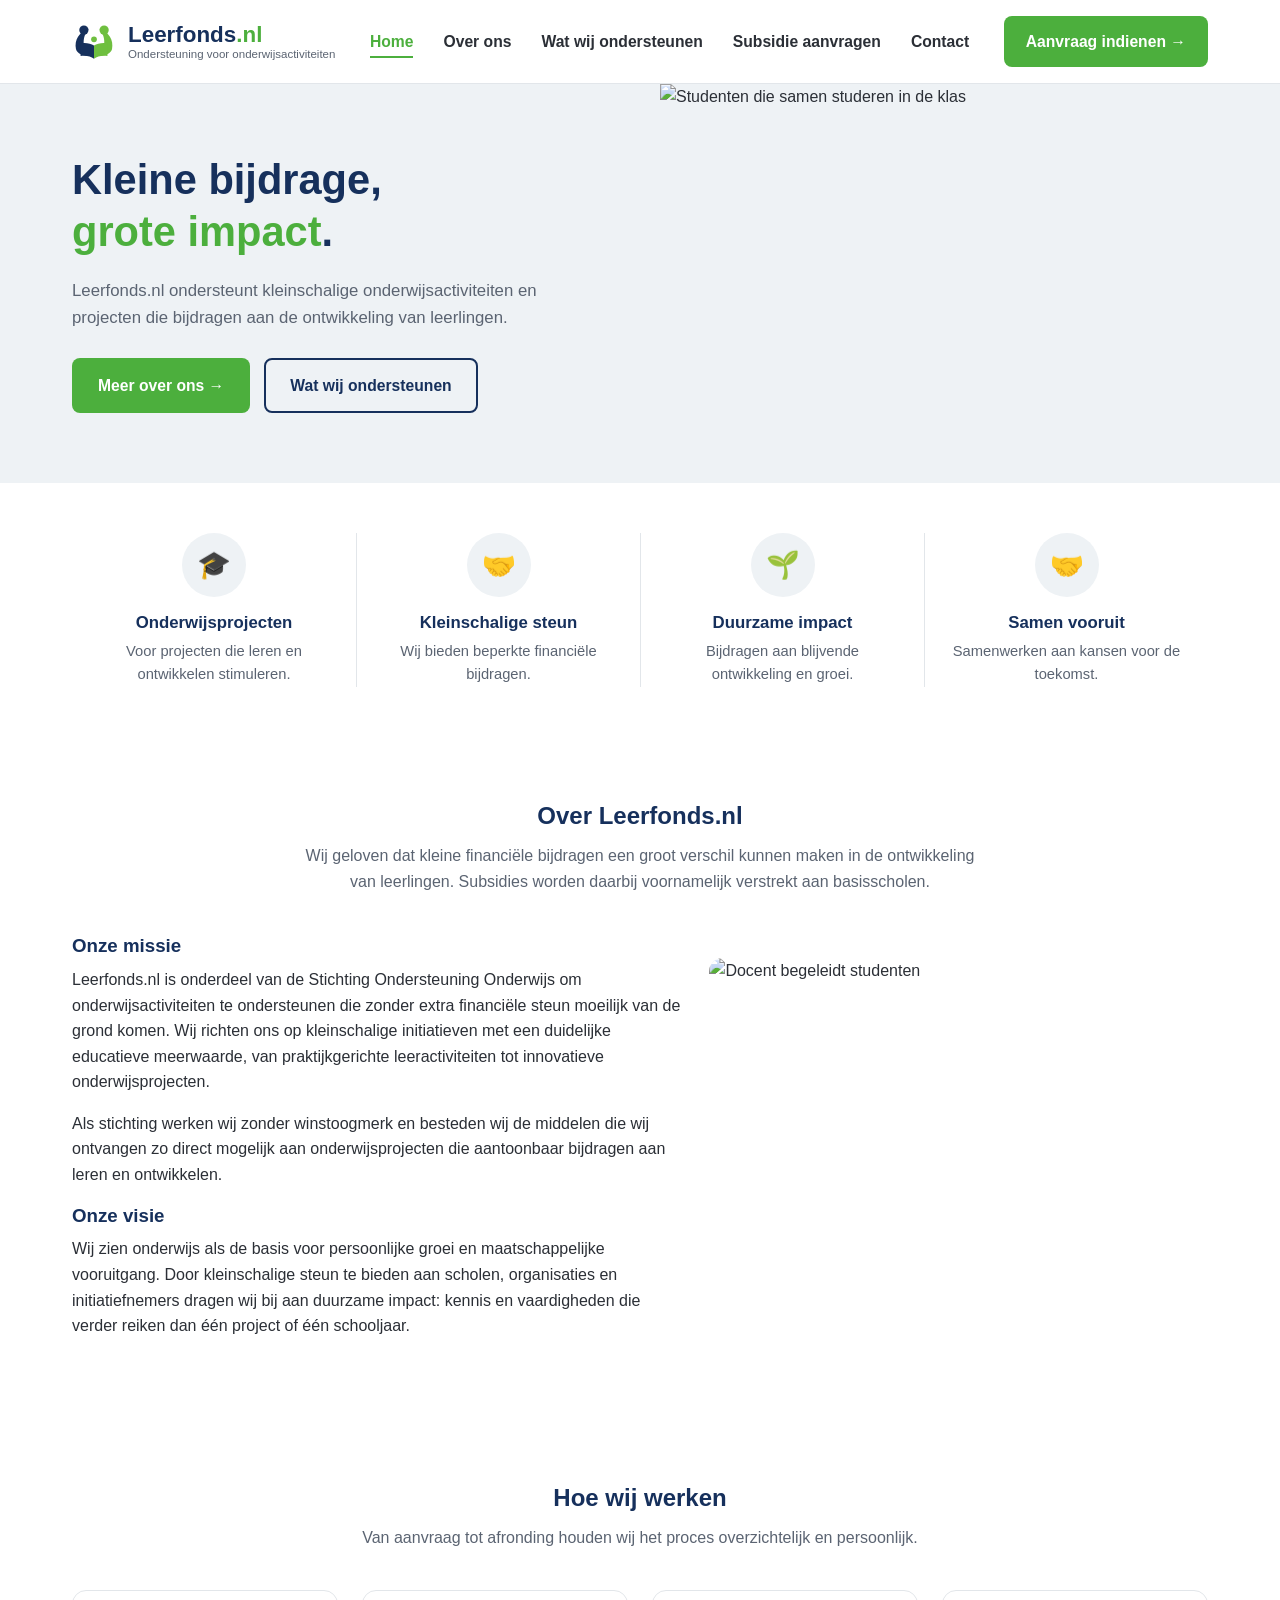
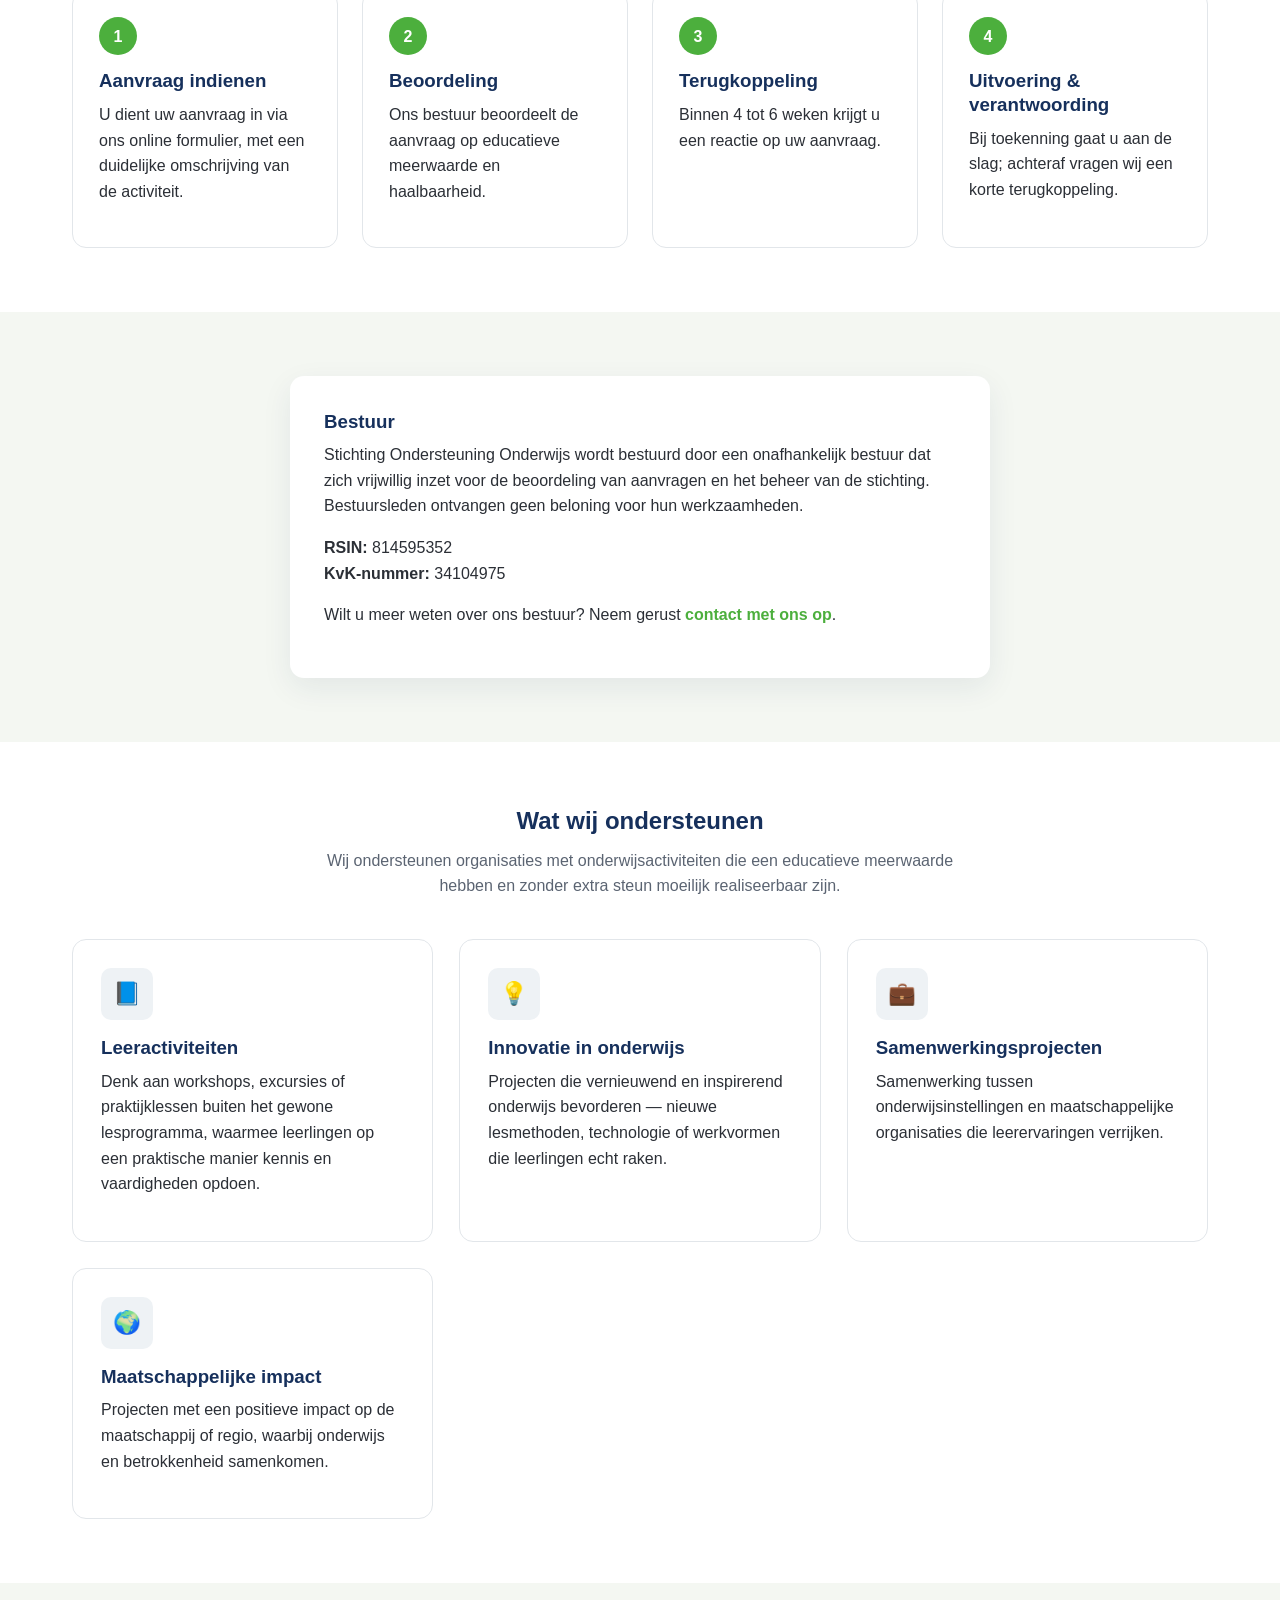
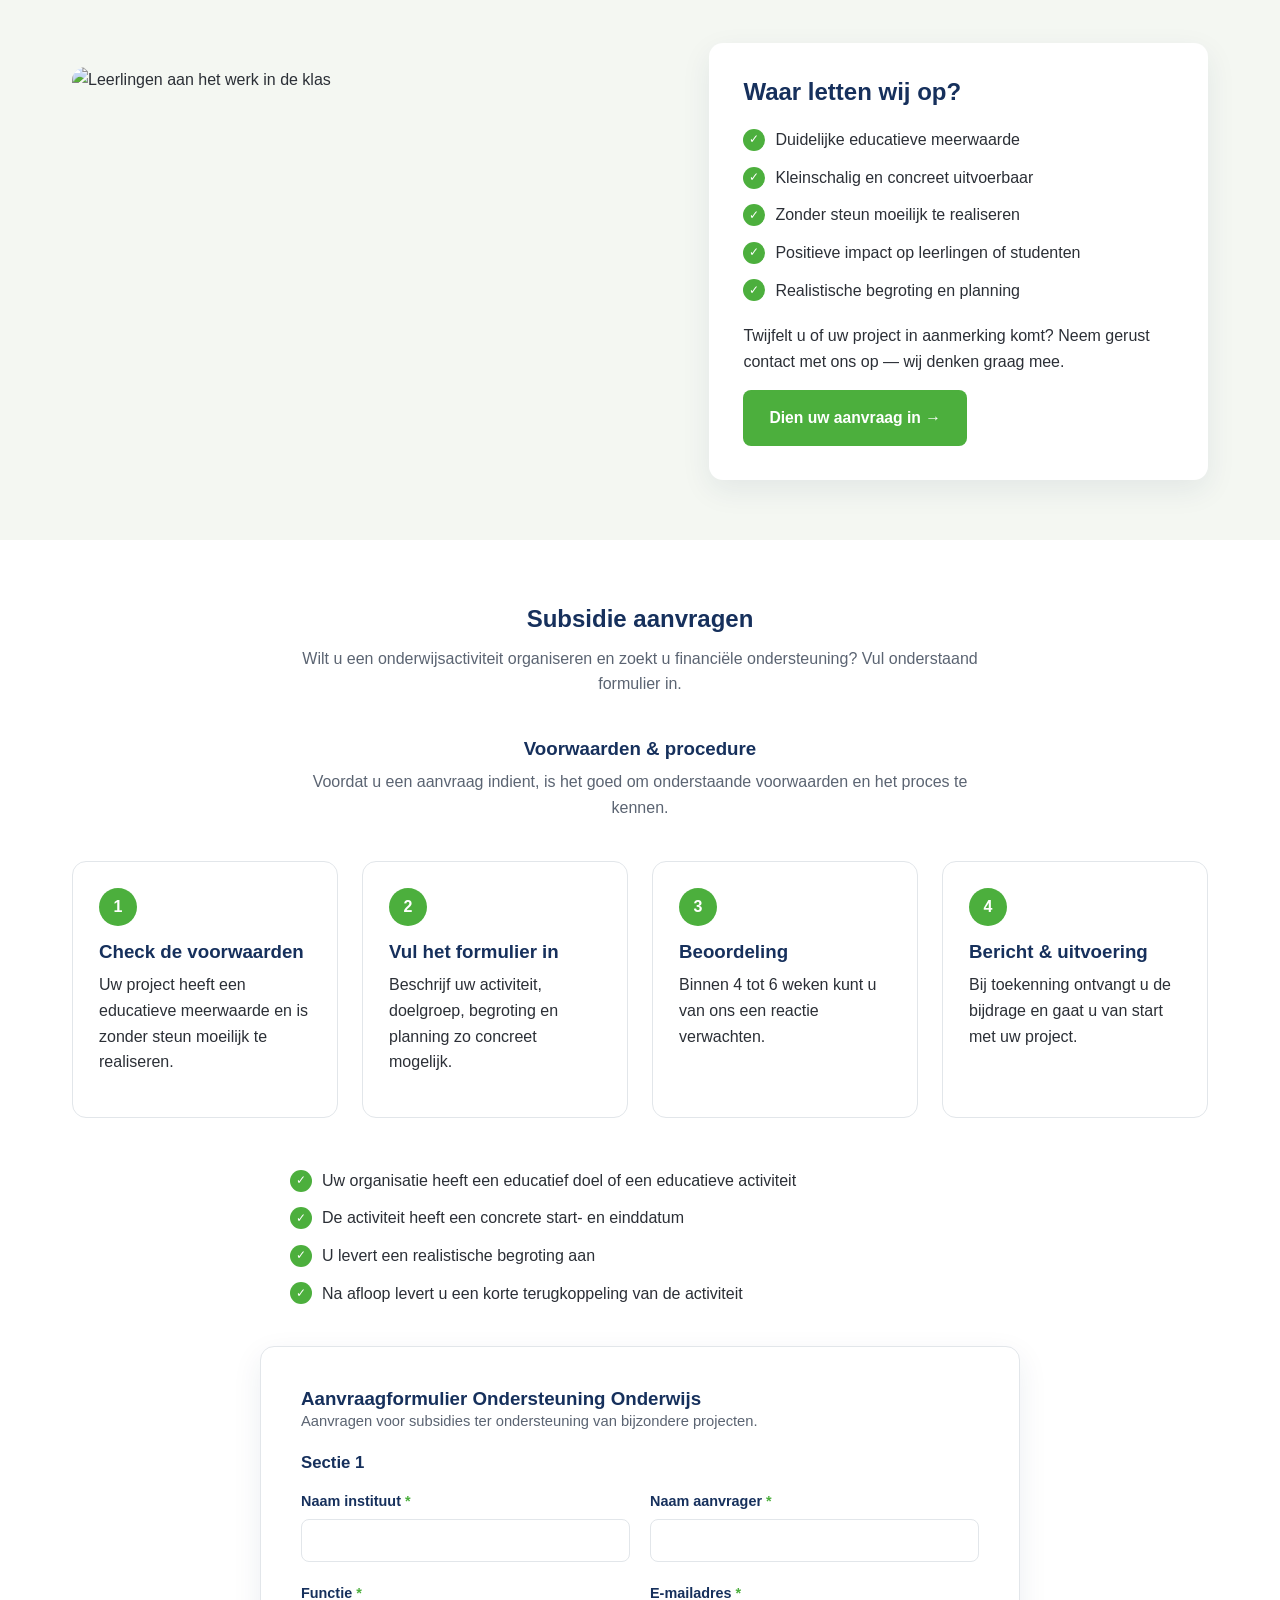
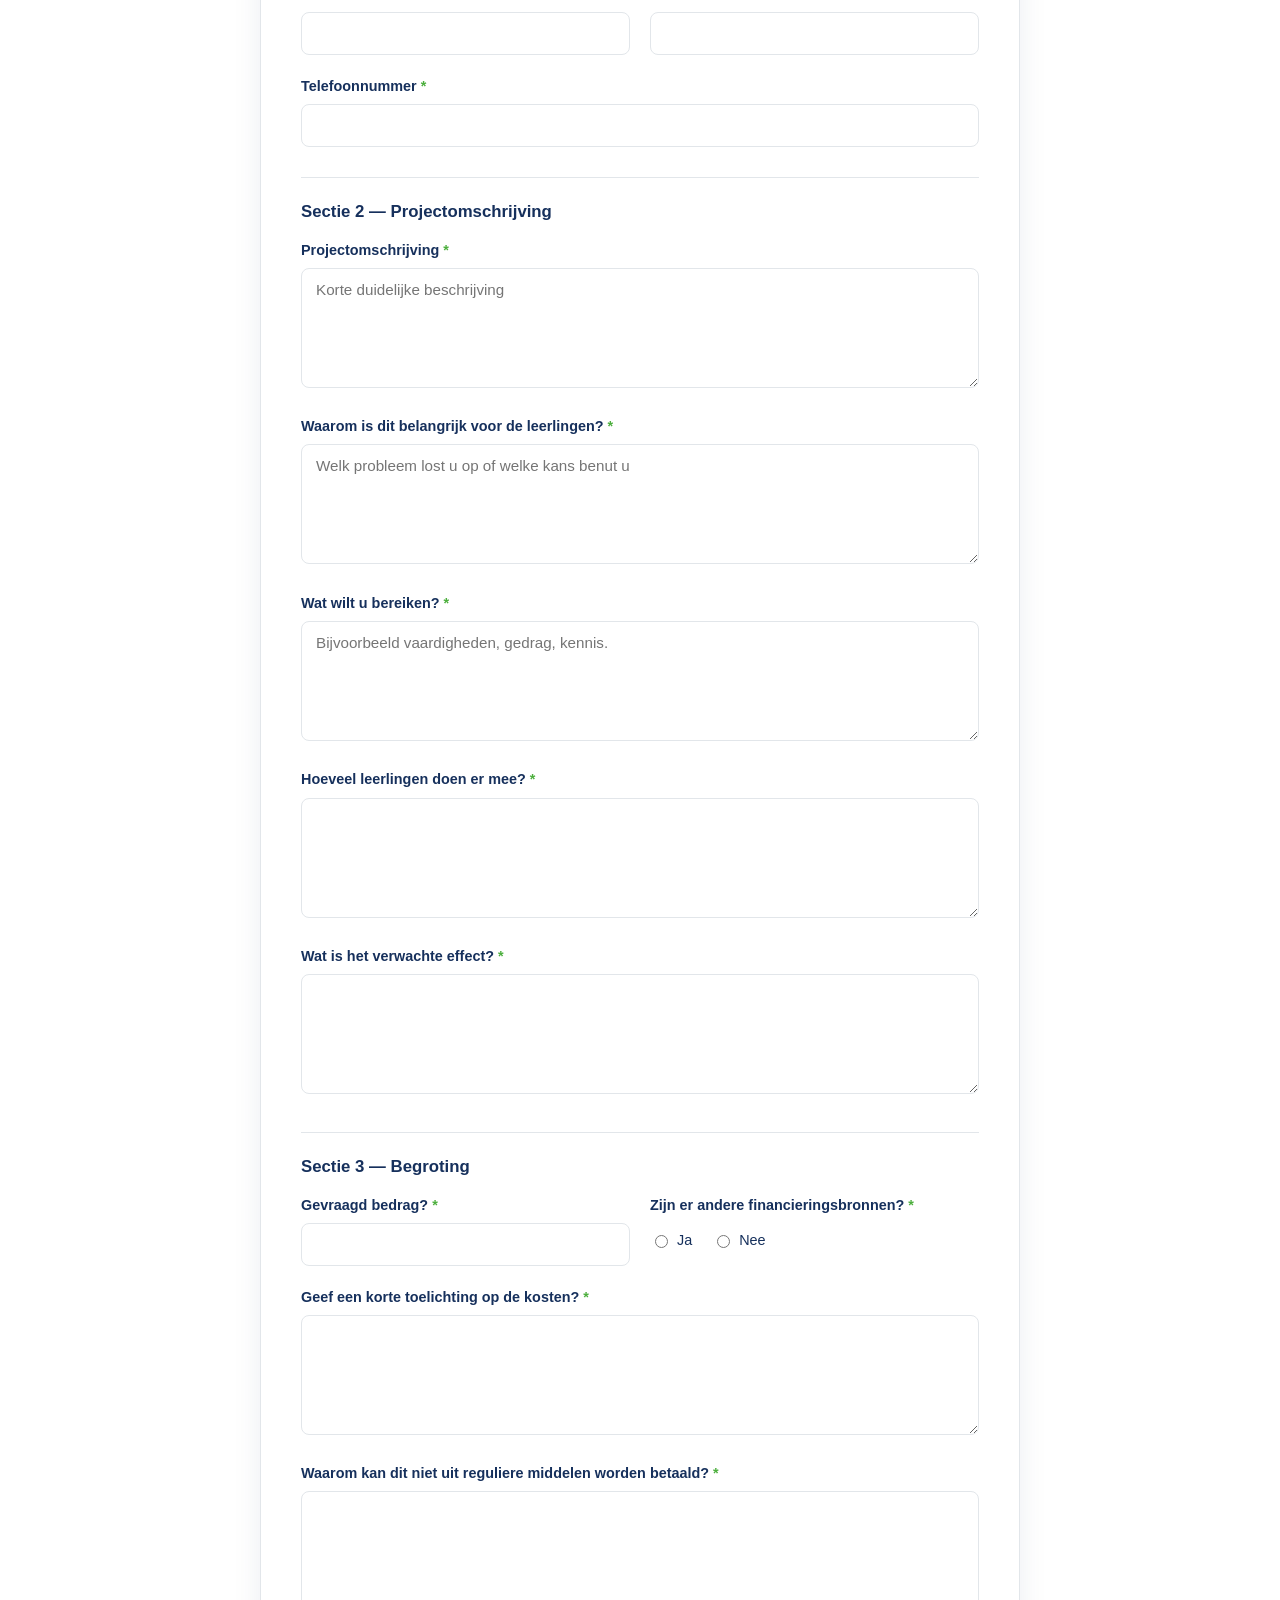
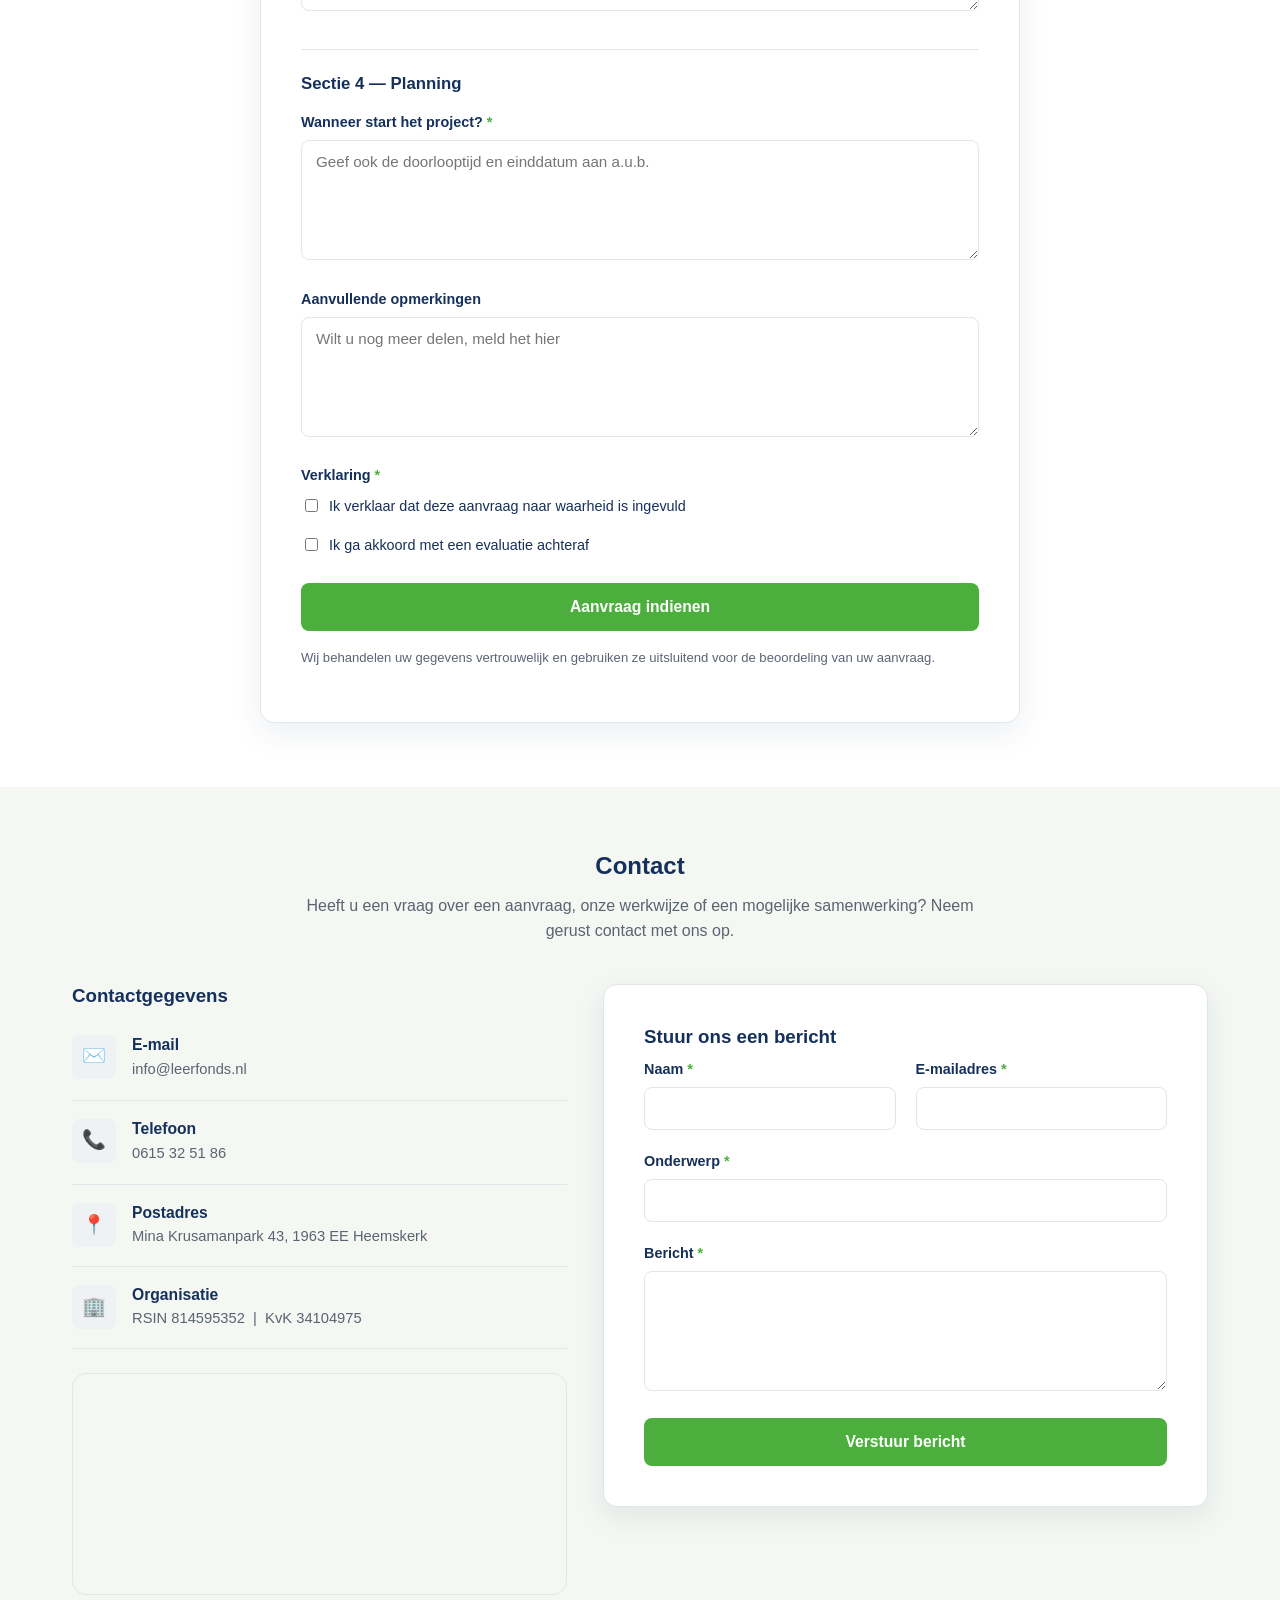
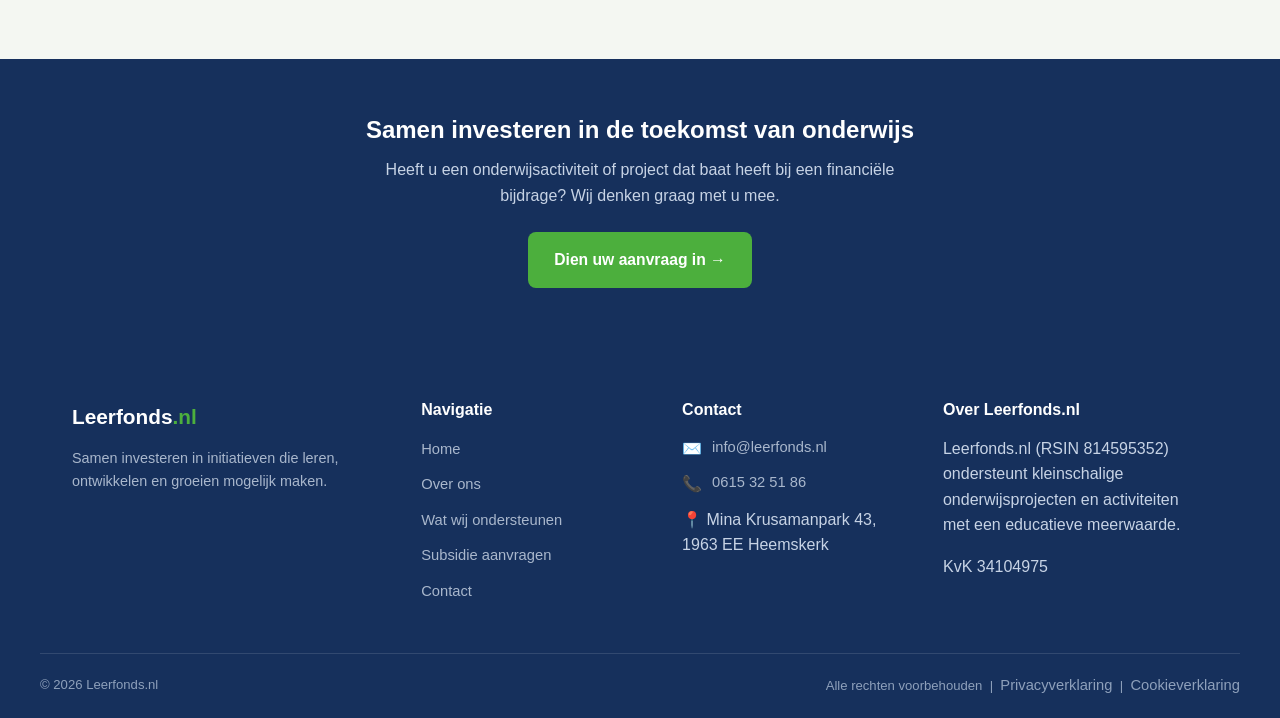
==== index.html @ a48fd116 "Add files via upload" ====
<!DOCTYPE html>
<html lang="nl">
<head>
<meta charset="UTF-8">
<meta name="viewport" content="width=device-width, initial-scale=1.0">
<title>Leerfonds.nl — Ondersteuning voor onderwijsactiviteiten</title>
<meta name="description" content="Leerfonds.nl ondersteunt kleinschalige onderwijsactiviteiten en projecten die bijdragen aan de ontwikkeling van leerlingen.">
<link rel="icon" href="logo.svg" type="image/svg+xml">
<link rel="stylesheet" href="style.css">
</head>
<body>
<a class="skip-link" href="#main">Ga naar inhoud</a>

<header class="site-header">
  <div class="header-inner">
    <a class="logo" href="#home">
      <img src="logo.svg" alt="Leerfonds.nl logo" width="44" height="44">
      <span class="logo-text">
        <span class="brand">Leerfonds<span>.nl</span></span>
        <span class="tagline">Ondersteuning voor onderwijsactiviteiten</span>
      </span>
    </a>
    <nav class="main-nav" aria-label="Hoofdmenu">
      <ul>
        <li><a href="#home">Home</a></li>
        <li><a href="#over-ons">Over ons</a></li>
        <li><a href="#wat-wij-ondersteunen">Wat wij ondersteunen</a></li>
        <li><a href="#subsidie-aanvragen">Subsidie aanvragen</a></li>
        <li><a href="#contact">Contact</a></li>
      </ul>
    </nav>
    <div class="header-cta">
      <a class="btn btn-header" href="#aanvraagformulier">Aanvraag indienen →</a>
      <button class="nav-toggle" aria-label="Menu openen" aria-expanded="false">☰</button>
    </div>
  </div>
</header>

<main id="main">

  <!-- ===================== HOME ===================== -->
  <section id="home" class="hero">
    <div class="hero-inner">
      <div class="hero-content">
        <h1>Kleine bijdrage,<br><span class="green">grote impact</span>.</h1>
        <p>Leerfonds.nl ondersteunt kleinschalige onderwijsactiviteiten en projecten die bijdragen aan de ontwikkeling van leerlingen.</p>
        <div class="hero-actions">
          <a class="btn btn-primary" href="#over-ons">Meer over ons →</a>
          <a class="btn btn-outline" href="#wat-wij-ondersteunen">Wat wij ondersteunen</a>
        </div>
      </div>
      <div class="hero-image">
        <img src="https://images.unsplash.com/photo-1522202176988-66273c2fd55f?auto=format&fit=crop&w=900&q=80" alt="Studenten die samen studeren in de klas">
      </div>
    </div>
  </section>

  <!-- Feature strip -->
  <section class="feature-strip">
    <div class="container feature-grid">
      <div class="feature-item">
        <div class="feature-icon">🎓</div>
        <h3>Onderwijsprojecten</h3>
        <p>Voor projecten die leren en ontwikkelen stimuleren.</p>
      </div>
      <div class="feature-item">
        <div class="feature-icon">🤝</div>
        <h3>Kleinschalige steun</h3>
        <p>Wij bieden beperkte financiële bijdragen.</p>
      </div>
      <div class="feature-item">
        <div class="feature-icon">🌱</div>
        <h3>Duurzame impact</h3>
        <p>Bijdragen aan blijvende ontwikkeling en groei.</p>
      </div>
      <div class="feature-item">
        <div class="feature-icon">🤝</div>
        <h3>Samen vooruit</h3>
        <p>Samenwerken aan kansen voor de toekomst.</p>
      </div>
    </div>
  </section>

  <!-- ===================== OVER ONS ===================== -->
  <section id="over-ons" class="section">
    <div class="section-header">
      <h2>Over Leerfonds.nl</h2>
      <p>Wij geloven dat kleine financiële bijdragen een groot verschil kunnen maken in de ontwikkeling van leerlingen. Subsidies worden daarbij voornamelijk verstrekt aan basisscholen.</p>
    </div>
    <div class="container split-grid">
      <div>
        <h3>Onze missie</h3>
        <p>Leerfonds.nl is onderdeel van de Stichting Ondersteuning Onderwijs om onderwijsactiviteiten te ondersteunen die zonder extra financiële steun moeilijk van de grond komen. Wij richten ons op kleinschalige initiatieven met een duidelijke educatieve meerwaarde, van praktijkgerichte leeractiviteiten tot innovatieve onderwijsprojecten.</p>
        <p>Als stichting werken wij zonder winstoogmerk en besteden wij de middelen die wij ontvangen zo direct mogelijk aan onderwijsprojecten die aantoonbaar bijdragen aan leren en ontwikkelen.</p>
        <h3>Onze visie</h3>
        <p>Wij zien onderwijs als de basis voor persoonlijke groei en maatschappelijke vooruitgang. Door kleinschalige steun te bieden aan scholen, organisaties en initiatiefnemers dragen wij bij aan duurzame impact: kennis en vaardigheden die verder reiken dan één project of één schooljaar.</p>
      </div>
      <div class="card-image">
        <img src="https://images.unsplash.com/photo-1509062522246-3755977927d7?auto=format&fit=crop&w=800&q=1000" alt="Docent begeleidt studenten">
      </div>
    </div>
  </section>

  <section class="section">
    <div class="section-header">
      <h2>Hoe wij werken</h2>
      <p>Van aanvraag tot afronding houden wij het proces overzichtelijk en persoonlijk.</p>
    </div>
    <div class="container">
      <div class="timeline">
        <div class="timeline-step">
          <div class="num">1</div>
          <h3>Aanvraag indienen</h3>
          <p>U dient uw aanvraag in via ons online formulier, met een duidelijke omschrijving van de activiteit.</p>
        </div>
        <div class="timeline-step">
          <div class="num">2</div>
          <h3>Beoordeling</h3>
          <p>Ons bestuur beoordeelt de aanvraag op educatieve meerwaarde en haalbaarheid.</p>
        </div>
        <div class="timeline-step">
          <div class="num">3</div>
          <h3>Terugkoppeling</h3>
          <p>Binnen 4 tot 6 weken krijgt u een reactie op uw aanvraag.</p>
        </div>
        <div class="timeline-step">
          <div class="num">4</div>
          <h3>Uitvoering &amp; verantwoording</h3>
          <p>Bij toekenning gaat u aan de slag; achteraf vragen wij een korte terugkoppeling.</p>
        </div>
      </div>
    </div>
  </section>

  <section class="section" style="background:var(--bg-soft);">
    <div class="container">
      <div class="card" style="max-width:700px; margin:0 auto;">
        <h3 class="mt-0">Bestuur</h3>
        <p>Stichting Ondersteuning Onderwijs wordt bestuurd door een onafhankelijk bestuur dat zich vrijwillig inzet voor de beoordeling van aanvragen en het beheer van de stichting. Bestuursleden ontvangen geen beloning voor hun werkzaamheden.</p>
        <p><strong>RSIN:</strong> 814595352<br>
        <strong>KvK-nummer:</strong> 34104975</p>
        <p>Wilt u meer weten over ons bestuur? Neem gerust <a href="#contact" style="color:var(--green); font-weight:600;">contact met ons op</a>.</p>
      </div>
    </div>
  </section>

  <!-- ===================== WAT WIJ ONDERSTEUNEN ===================== -->
  <section id="wat-wij-ondersteunen" class="section">
    <div class="section-header">
      <h2>Wat wij ondersteunen</h2>
      <p>Wij ondersteunen organisaties met onderwijsactiviteiten die een educatieve meerwaarde hebben en zonder extra steun moeilijk realiseerbaar zijn.</p>
    </div>
    <div class="container content-grid">

      <div class="info-card">
        <div class="icon">📘</div>
        <h3>Leeractiviteiten</h3>
        <p>Denk aan workshops, excursies of praktijklessen buiten het gewone lesprogramma, waarmee leerlingen op een praktische manier kennis en vaardigheden opdoen.</p>
      </div>

      <div class="info-card">
        <div class="icon">💡</div>
        <h3>Innovatie in onderwijs</h3>
        <p>Projecten die vernieuwend en inspirerend onderwijs bevorderen — nieuwe lesmethoden, technologie of werkvormen die leerlingen echt raken.</p>
      </div>

      <div class="info-card">
        <div class="icon">💼</div>
        <h3>Samenwerkingsprojecten</h3>
        <p>Samenwerking tussen onderwijsinstellingen en maatschappelijke organisaties die leerervaringen verrijken.</p>
      </div>

      <div class="info-card">
        <div class="icon">🌍</div>
        <h3>Maatschappelijke impact</h3>
        <p>Projecten met een positieve impact op de maatschappij of regio, waarbij onderwijs en betrokkenheid samenkomen.</p>
      </div>

    </div>
  </section>

  <section class="split-section">
    <div class="container split-grid">
      <div class="card-image">
        <img src="https://images.unsplash.com/photo-1503676260728-1c00da094a0b?auto=format&fit=crop&w=900&q=80" alt="Leerlingen aan het werk in de klas">
      </div>
      <div class="card">
        <h2>Waar letten wij op?</h2>
        <ul class="check-list">
          <li>Duidelijke educatieve meerwaarde</li>
          <li>Kleinschalig en concreet uitvoerbaar</li>
          <li>Zonder steun moeilijk te realiseren</li>
          <li>Positieve impact op leerlingen of studenten</li>
          <li>Realistische begroting en planning</li>
        </ul>
        <p>Twijfelt u of uw project in aanmerking komt? Neem gerust contact met ons op — wij denken graag mee.</p>
        <a class="btn btn-primary" href="#aanvraagformulier">Dien uw aanvraag in →</a>
      </div>
    </div>
  </section>

  <!-- ===================== SUBSIDIE AANVRAGEN ===================== -->
  <section id="subsidie-aanvragen" class="section">
    <div class="section-header">
      <h2>Subsidie aanvragen</h2>
      <p>Wilt u een onderwijsactiviteit organiseren en zoekt u financiële ondersteuning? Vul onderstaand formulier in.</p>
    </div>

    <div id="voorwaarden" class="container">
      <div class="section-header">
        <h3>Voorwaarden &amp; procedure</h3>
        <p>Voordat u een aanvraag indient, is het goed om onderstaande voorwaarden en het proces te kennen.</p>
      </div>
      <div class="timeline">
        <div class="timeline-step">
          <div class="num">1</div>
          <h3>Check de voorwaarden</h3>
          <p>Uw project heeft een educatieve meerwaarde en is zonder steun moeilijk te realiseren.</p>
        </div>
        <div class="timeline-step">
          <div class="num">2</div>
          <h3>Vul het formulier in</h3>
          <p>Beschrijf uw activiteit, doelgroep, begroting en planning zo concreet mogelijk.</p>
        </div>
        <div class="timeline-step">
          <div class="num">3</div>
          <h3>Beoordeling</h3>
          <p>Binnen 4 tot 6 weken kunt u van ons een reactie verwachten.</p>
        </div>
        <div class="timeline-step">
          <div class="num">4</div>
          <h3>Bericht &amp; uitvoering</h3>
          <p>Bij toekenning ontvangt u de bijdrage en gaat u van start met uw project.</p>
        </div>
      </div>
    </div>

    <div class="container" style="margin-top:50px;">
      <ul class="check-list" style="max-width:700px; margin:0 auto 40px;">
        <li>Uw organisatie heeft een educatief doel of een educatieve activiteit</li>
        <li>De activiteit heeft een concrete start- en einddatum</li>
        <li>U levert een realistische begroting aan</li>
        <li>Na afloop levert u een korte terugkoppeling van de activiteit</li>
      </ul>

      <div id="aanvraagformulier"></div>
      <form id="subsidy-form" class="form-card" action="https://formsubmit.co/frankcastricum58@gmail.com" method="POST">
        <!-- FormSubmit configuratie -->
        <input type="hidden" name="_subject" value="Nieuwe subsidieaanvraag — Leerfonds.nl">
        <input type="hidden" name="_template" value="table">
        <input type="hidden" name="_captcha" value="false">
        <input type="text" name="_honey" style="display:none" tabindex="-1" autocomplete="off">

        <h3 class="mt-0">Aanvraagformulier Ondersteuning Onderwijs</h3>
        <p style="margin-top:-10px; color:var(--text-light); font-size:.92rem;">Aanvragen voor subsidies ter ondersteuning van bijzondere projecten.</p>

        <h4 class="form-section-title">Sectie 1</h4>

        <div class="form-row">
          <div class="form-group">
            <label for="instituut">Naam instituut <span class="required">*</span></label>
            <input type="text" id="instituut" name="Naam instituut" required>
          </div>
          <div class="form-group">
            <label for="aanvrager">Naam aanvrager <span class="required">*</span></label>
            <input type="text" id="aanvrager" name="Naam aanvrager" required>
          </div>
        </div>

        <div class="form-row">
          <div class="form-group">
            <label for="functie">Functie <span class="required">*</span></label>
            <input type="text" id="functie" name="Functie" required>
          </div>
          <div class="form-group">
            <label for="email">E-mailadres <span class="required">*</span></label>
            <input type="email" id="email" name="E-mailadres" required>
          </div>
        </div>

        <div class="form-group">
          <label for="telefoon">Telefoonnummer <span class="required">*</span></label>
          <input type="tel" id="telefoon" name="Telefoonnummer" required>
        </div>

        <h4 class="form-section-title">Sectie 2 — Projectomschrijving</h4>

        <div class="form-group full">
          <label for="projectomschrijving">Projectomschrijving <span class="required">*</span></label>
          <textarea id="projectomschrijving" name="Projectomschrijving" required placeholder="Korte duidelijke beschrijving"></textarea>
        </div>

        <div class="form-group full">
          <label for="belang-leerlingen">Waarom is dit belangrijk voor de leerlingen? <span class="required">*</span></label>
          <textarea id="belang-leerlingen" name="Waarom is dit belangrijk voor de leerlingen" required placeholder="Welk probleem lost u op of welke kans benut u"></textarea>
        </div>

        <div class="form-group full">
          <label for="doel">Wat wilt u bereiken? <span class="required">*</span></label>
          <textarea id="doel" name="Wat wilt u bereiken" required placeholder="Bijvoorbeeld vaardigheden, gedrag, kennis."></textarea>
        </div>

        <div class="form-group full">
          <label for="aantal-leerlingen">Hoeveel leerlingen doen er mee? <span class="required">*</span></label>
          <textarea id="aantal-leerlingen" name="Hoeveel leerlingen doen er mee" required></textarea>
        </div>

        <div class="form-group full">
          <label for="verwacht-effect">Wat is het verwachte effect? <span class="required">*</span></label>
          <textarea id="verwacht-effect" name="Wat is het verwachte effect" required></textarea>
        </div>

        <h4 class="form-section-title">Sectie 3 — Begroting</h4>

        <div class="form-row">
          <div class="form-group">
            <label for="bedrag">Gevraagd bedrag? <span class="required">*</span></label>
            <input type="text" id="bedrag" name="Gevraagd bedrag" required>
          </div>
          <div class="form-group">
            <label>Zijn er andere financieringsbronnen? <span class="required">*</span></label>
            <div style="display:flex; gap:20px; margin-top:12px;">
              <label style="display:flex; align-items:center; gap:6px; font-weight:400;">
                <input type="radio" id="financiering-ja" name="Andere financieringsbronnen" value="Ja" required style="width:auto;"> Ja
              </label>
              <label style="display:flex; align-items:center; gap:6px; font-weight:400;">
                <input type="radio" id="financiering-nee" name="Andere financieringsbronnen" value="Nee" required style="width:auto;"> Nee
              </label>
            </div>
          </div>
        </div>

        <div class="form-group full">
          <label for="toelichting-kosten">Geef een korte toelichting op de kosten? <span class="required">*</span></label>
          <textarea id="toelichting-kosten" name="Toelichting op de kosten" required></textarea>
        </div>

        <div class="form-group full" id="welke-financiering-group" style="display:none;">
          <label for="welke-financiering">Zo ja, welke financieringsbronnen <span class="required">*</span></label>
          <textarea id="welke-financiering" name="Welke financieringsbronnen" placeholder="Vermeld om welke instantie het gaat en welk bedrag daar is aangevraagd en/of toegekend."></textarea>
        </div>

        <div class="form-group full">
          <label for="niet-regulier">Waarom kan dit niet uit reguliere middelen worden betaald? <span class="required">*</span></label>
          <textarea id="niet-regulier" name="Waarom niet uit reguliere middelen" required></textarea>
        </div>

        <h4 class="form-section-title">Sectie 4 — Planning</h4>

        <div class="form-group full">
          <label for="startproject">Wanneer start het project? <span class="required">*</span></label>
          <textarea id="startproject" name="Wanneer start het project" required placeholder="Geef ook de doorlooptijd en einddatum aan a.u.b."></textarea>
        </div>

        <div class="form-group full">
          <label for="opmerkingen">Aanvullende opmerkingen</label>
          <textarea id="opmerkingen" name="Aanvullende opmerkingen" placeholder="Wilt u nog meer delen, meld het hier"></textarea>
        </div>

        <div class="form-group full">
          <label>Verklaring <span class="required">*</span></label>
          <div style="display:flex; flex-direction:column; gap:10px; margin-top:8px;">
            <label style="display:flex; align-items:flex-start; gap:8px; font-weight:400;">
              <input type="checkbox" name="Verklaring — naar waarheid ingevuld" value="Ja" required style="width:auto; margin-top:4px;">
              Ik verklaar dat deze aanvraag naar waarheid is ingevuld
            </label>
            <label style="display:flex; align-items:flex-start; gap:8px; font-weight:400;">
              <input type="checkbox" name="Verklaring — akkoord evaluatie achteraf" value="Ja" required style="width:auto; margin-top:4px;">
              Ik ga akkoord met een evaluatie achteraf
            </label>
          </div>
        </div>

        <button type="submit" class="btn btn-primary btn-block">Aanvraag indienen</button>
        <p class="form-hint">Wij behandelen uw gegevens vertrouwelijk en gebruiken ze uitsluitend voor de beoordeling van uw aanvraag.</p>
        <div id="form-status" class="form-status" role="status" aria-live="polite"></div>
      </form>
    </div>
  </section>

  <!-- ===================== CONTACT ===================== -->
  <section id="contact" class="section" style="background:var(--bg-soft);">
    <div class="section-header">
      <h2>Contact</h2>
      <p>Heeft u een vraag over een aanvraag, onze werkwijze of een mogelijke samenwerking? Neem gerust contact met ons op.</p>
    </div>
    <div class="container contact-grid">

      <div>
        <h3 class="mt-0">Contactgegevens</h3>
        <div class="contact-info-item">
          <div class="icon">✉️</div>
          <div>
            <h3>E-mail</h3>
            <a href="mailto:info@leerfonds.nl">info@leerfonds.nl</a>
          </div>
        </div>
        <div class="contact-info-item">
          <div class="icon">📞</div>
          <div>
            <h3>Telefoon</h3>
            <a href="tel:+31615325186">0615 32 51 86</a>
          </div>
        </div>
        <div class="contact-info-item">
          <div class="icon">📍</div>
          <div>
            <h3>Postadres</h3>
            <p style="margin:0;">Mina Krusamanpark 43, 1963 EE Heemskerk</p>
          </div>
        </div>
        <div class="contact-info-item">
          <div class="icon">🏢</div>
          <div>
            <h3>Organisatie</h3>
            <p style="margin:0;">RSIN 814595352 &nbsp;|&nbsp; KvK 34104975</p>
          </div>
        </div>

        <div class="map-embed">
          <iframe src="https://www.openstreetmap.org/export/embed.html?bbox=4.62%2C52.49%2C4.72%2C52.54&layer=mapnik&marker=52.5167%2C4.6667" title="Kaart Heemskerk" loading="lazy"></iframe>
        </div>
      </div>

      <div>
        <form id="contact-form" class="form-card" action="https://formsubmit.co/frankcastricum58@gmail.com" method="POST">
          <input type="hidden" name="_subject" value="Nieuw contactbericht — Leerfonds.nl">
          <input type="hidden" name="_template" value="table">
          <input type="hidden" name="_captcha" value="false">
          <input type="text" name="_honey" style="display:none" tabindex="-1" autocomplete="off">

          <h3 class="mt-0">Stuur ons een bericht</h3>

          <div class="form-row">
            <div class="form-group">
              <label for="c-naam">Naam <span class="required">*</span></label>
              <input type="text" id="c-naam" name="Naam" required>
            </div>
            <div class="form-group">
              <label for="c-email">E-mailadres <span class="required">*</span></label>
              <input type="email" id="c-email" name="E-mailadres" required>
            </div>
          </div>

          <div class="form-group">
            <label for="c-onderwerp">Onderwerp <span class="required">*</span></label>
            <input type="text" id="c-onderwerp" name="Onderwerp" required>
          </div>

          <div class="form-group full">
            <label for="c-bericht">Bericht <span class="required">*</span></label>
            <textarea id="c-bericht" name="Bericht" required></textarea>
          </div>

          <button type="submit" class="btn btn-primary btn-block">Verstuur bericht</button>
          <div id="contact-form-status" class="form-status" role="status" aria-live="polite"></div>
        </form>
      </div>

    </div>
  </section>

  <!-- CTA band -->
  <section class="cta-band">
    <div class="container">
      <h2>Samen investeren in de toekomst van onderwijs</h2>
      <p>Heeft u een onderwijsactiviteit of project dat baat heeft bij een financiële bijdrage? Wij denken graag met u mee.</p>
      <a class="btn btn-primary" href="#aanvraagformulier">Dien uw aanvraag in →</a>
    </div>
  </section>

</main>

<footer class="site-footer">
  <div class="container footer-grid">
    <div class="footer-brand">
      <span class="brand">Leerfonds<span>.nl</span></span>
      <p>Samen investeren in initiatieven die leren, ontwikkelen en groeien mogelijk maken.</p>
    </div>
    <div>
      <h4>Navigatie</h4>
      <ul>
        <li><a href="#home">Home</a></li>
        <li><a href="#over-ons">Over ons</a></li>
        <li><a href="#wat-wij-ondersteunen">Wat wij ondersteunen</a></li>
        <li><a href="#subsidie-aanvragen">Subsidie aanvragen</a></li>
        <li><a href="#contact">Contact</a></li>
      </ul>
    </div>
    <div>
      <h4>Contact</h4>
      <ul class="footer-contact">
        <li>✉️ <a href="mailto:info@leerfonds.nl">info@leerfonds.nl</a></li>
        <li>📞 <a href="tel:+31615325186">0615 32 51 86</a></li>
        <li>📍 Mina Krusamanpark 43, 1963 EE Heemskerk</li>
      </ul>
    </div>
    <div>
      <h4>Over Leerfonds.nl</h4>
      <p>Leerfonds.nl (RSIN 814595352) ondersteunt kleinschalige onderwijsprojecten en activiteiten met een educatieve meerwaarde.</p>
      <p>KvK 34104975</p>
    </div>
  </div>
  <div class="container footer-bottom">
    <span>© <span id="footer-year">2026</span> Leerfonds.nl</span>
    <span>
      <span>Alle rechten voorbehouden</span> &nbsp;|&nbsp;
      <a href="privacyverklaring.html">Privacyverklaring</a> &nbsp;|&nbsp;
      <a href="cookieverklaring.html">Cookieverklaring</a>
    </span>
  </div>
</footer>

<script src="script.js"></script>
</body>
</html>
---- style.css ----
/* ============ Leerfonds.nl — shared styles ============ */
:root{
  --navy:#16305c;
  --navy-light:#1e3a6e;
  --green:#4caf3d;
  --green-dark:#3d8f2f;
  --bg-light:#eef2f5;
  --bg-soft:#f4f7f2;
  --text:#2b2f36;
  --text-light:#5b6472;
  --white:#ffffff;
  --border:#e2e6ea;
  --shadow: 0 10px 30px rgba(22,48,92,0.08);
  --radius: 14px;
  font-size:16px;
}

*{box-sizing:border-box;}
html{scroll-behavior:smooth;}
section[id], [id="voorwaarden"], [id="aanvraagformulier"]{scroll-margin-top:88px;}
body{
  margin:0;
  font-family:"Segoe UI", -apple-system, BlinkMacSystemFont, Roboto, Helvetica, Arial, sans-serif;
  color:var(--text);
  background:var(--white);
  line-height:1.6;
}
img{max-width:100%; display:block;}
a{color:inherit; text-decoration:none;}
ul{margin:0; padding:0; list-style:none;}
h1,h2,h3,h4{margin:0 0 .5em; color:var(--navy); line-height:1.25;}
p{margin:0 0 1em;}
.container{
  max-width:1200px;
  margin:0 auto;
  padding:0 32px;
}
.green{color:var(--green);}

/* ---------- Buttons ---------- */
.btn{
  display:inline-flex;
  align-items:center;
  gap:8px;
  padding:13px 24px;
  border-radius:8px;
  font-weight:600;
  font-size:.98rem;
  cursor:pointer;
  border:2px solid transparent;
  transition:all .2s ease;
}
.btn-primary{
  background:var(--green);
  color:var(--white);
}
.btn-primary:hover{background:var(--green-dark);}
.btn-outline{
  background:transparent;
  border-color:var(--navy);
  color:var(--navy);
}
.btn-outline:hover{background:var(--navy); color:var(--white);}
.btn-header{
  background:var(--green);
  color:var(--white);
  padding:11px 20px;
  border-radius:8px;
}
.btn-header:hover{background:var(--green-dark);}
.btn-block{width:100%; justify-content:center;}
.btn[disabled]{opacity:.6; cursor:not-allowed;}

/* ---------- Header ---------- */
header.site-header{
  position:sticky;
  top:0;
  z-index:100;
  background:var(--white);
  border-bottom:1px solid var(--border);
}
.header-inner{
  display:flex;
  align-items:center;
  justify-content:space-between;
  padding:16px 32px;
  max-width:1200px;
  margin:0 auto;
  gap:24px;
}
.logo{display:flex; align-items:center; gap:12px;}
.logo-text{display:flex; flex-direction:column; line-height:1.1;}
.logo-text .brand{font-size:1.4rem; font-weight:800; color:var(--navy);}
.logo-text .brand span{color:var(--green);}
.logo-text .tagline{font-size:.72rem; color:var(--text-light);}
nav.main-nav ul{display:flex; gap:30px;}
nav.main-nav a{
  font-weight:600;
  color:var(--text);
  font-size:.98rem;
  padding:6px 0;
  border-bottom:2px solid transparent;
  transition:all .2s;
}
nav.main-nav a:hover, nav.main-nav a.active{
  color:var(--green);
  border-bottom-color:var(--green);
}
.header-cta{display:flex; align-items:center; gap:20px;}
.nav-toggle{
  display:none;
  background:none;
  border:none;
  font-size:1.6rem;
  color:var(--navy);
  cursor:pointer;
}

@media (max-width: 900px){
  nav.main-nav{
    display:none;
    position:absolute;
    top:100%;
    left:0; right:0;
    background:var(--white);
    border-bottom:1px solid var(--border);
    box-shadow:var(--shadow);
  }
  nav.main-nav.open{display:block;}
  nav.main-nav ul{flex-direction:column; padding:16px 32px; gap:14px;}
  .header-cta .btn-header{padding:9px 16px; font-size:.9rem;}
  .nav-toggle{display:block;}
}

/* ---------- Hero ---------- */
.hero{
  background:var(--bg-light);
}
.hero-inner{
  display:grid;
  grid-template-columns:1fr 1fr;
  align-items:center;
  gap:40px;
  max-width:1200px;
  margin:0 auto;
  padding:0 32px;
}
.hero-content{padding:70px 0;}
.hero-content h1{font-size:2.6rem; margin-bottom:20px;}
.hero-content p{color:var(--text-light); font-size:1.05rem; max-width:520px;}
.hero-actions{display:flex; gap:14px; margin-top:26px; flex-wrap:wrap;}
.hero-image{height:100%; min-height:380px; overflow:hidden;}
.hero-image img{width:100%; height:100%; object-fit:cover;}

@media (max-width:900px){
  .hero-inner{grid-template-columns:1fr;}
  .hero-content{padding:44px 0 20px;}
  .hero-content h1{font-size:2rem;}
  .hero-image{min-height:260px; order:-1; margin-top:0;}
}

/* ---------- Page hero (sub pages) ---------- */
.page-hero{
  background:var(--navy);
  color:var(--white);
  padding:70px 0;
  text-align:center;
}
.page-hero h1{color:var(--white); font-size:2.4rem;}
.page-hero p{color:#c7d3e5; max-width:640px; margin:0 auto;}

/* ---------- Feature strip ---------- */
.feature-strip{
  padding:50px 0;
}
.feature-grid{
  display:grid;
  grid-template-columns:repeat(4, 1fr);
  gap:0;
}
.feature-item{
  text-align:center;
  padding:0 24px;
  border-left:1px solid var(--border);
}
.feature-item:first-child{border-left:none;}
.feature-icon{
  width:64px; height:64px;
  margin:0 auto 16px;
  border-radius:50%;
  background:var(--bg-light);
  display:flex; align-items:center; justify-content:center;
  font-size:1.7rem;
}
.feature-item h3{font-size:1.05rem; margin-bottom:6px;}
.feature-item p{color:var(--text-light); font-size:.92rem; margin:0;}

@media (max-width:900px){
  .feature-grid{grid-template-columns:1fr 1fr; row-gap:36px;}
  .feature-item{border-left:none;}
}
@media (max-width:560px){
  .feature-grid{grid-template-columns:1fr;}
}

/* ---------- Two column section ---------- */
.split-section{
  background:var(--bg-soft);
  padding:60px 0;
}
.split-grid{
  display:grid;
  grid-template-columns:1.1fr .9fr;
  gap:28px;
}
.card{
  background:var(--white);
  border-radius:var(--radius);
  padding:34px;
  box-shadow:var(--shadow);
}
.card-dark{
  background:var(--navy);
  color:var(--white);
}
.card-dark h2{color:var(--white);}
.card-dark p{color:#c7d3e5;}

.support-list{
  display:grid;
  grid-template-columns:1fr 1fr;
  gap:22px 30px;
  margin:26px 0;
}
.support-item{display:flex; gap:14px;}
.support-item .icon{
  flex:none;
  width:40px; height:40px;
  border-radius:8px;
  background:var(--bg-light);
  display:flex; align-items:center; justify-content:center;
  font-size:1.2rem;
}
.support-item h3{font-size:1rem; margin-bottom:4px;}
.support-item p{color:var(--text-light); font-size:.9rem; margin:0;}

.check-list{margin:20px 0; display:flex; flex-direction:column; gap:12px;}
.check-list li{display:flex; align-items:center; gap:10px; font-weight:500;}
.check-list li::before{
  content:"✓";
  flex:none;
  width:22px; height:22px;
  border-radius:50%;
  background:var(--green);
  color:var(--white);
  font-size:.75rem;
  display:flex; align-items:center; justify-content:center;
}
.card-image{
  margin-top:24px;
  border-radius:var(--radius);
  overflow:hidden;
}
.link-line{
  display:flex; align-items:center; gap:10px;
  margin-top:20px;
  font-size:.92rem;
}
.link-line a{color:var(--green); font-weight:600;}
.link-line a:hover{text-decoration:underline;}

@media (max-width:900px){
  .split-grid{grid-template-columns:1fr;}
  .support-list{grid-template-columns:1fr;}
}

/* ---------- Generic content section ---------- */
.section{padding:64px 0;}
.section-header{max-width:680px; margin:0 auto 40px; text-align:center;}
.section-header p{color:var(--text-light);}

.content-grid{
  display:grid;
  grid-template-columns:repeat(3,1fr);
  gap:26px;
}
@media (max-width:900px){
  .content-grid{grid-template-columns:1fr 1fr;}
}
@media (max-width:600px){
  .content-grid{grid-template-columns:1fr;}
}

.info-card{
  border:1px solid var(--border);
  border-radius:var(--radius);
  padding:28px;
  transition:box-shadow .2s, transform .2s;
}
.info-card:hover{box-shadow:var(--shadow); transform:translateY(-3px);}
.info-card .icon{
  width:52px; height:52px;
  border-radius:10px;
  background:var(--bg-light);
  display:flex; align-items:center; justify-content:center;
  font-size:1.4rem;
  margin-bottom:16px;
}

/* ---------- Stats ---------- */
.stats-row{
  display:grid;
  grid-template-columns:repeat(4,1fr);
  gap:24px;
  text-align:center;
}
.stat-num{font-size:2.2rem; font-weight:800; color:var(--green);}
.stat-label{color:var(--text-light); font-size:.92rem;}
@media (max-width:700px){
  .stats-row{grid-template-columns:1fr 1fr;}
}

/* ---------- Timeline (procedure) ---------- */
.timeline{
  display:grid;
  grid-template-columns:repeat(4,1fr);
  gap:24px;
  counter-reset:step;
}
.timeline-step{
  background:var(--white);
  border:1px solid var(--border);
  border-radius:var(--radius);
  padding:26px;
  position:relative;
}
.timeline-step .num{
  width:38px; height:38px;
  border-radius:50%;
  background:var(--green);
  color:var(--white);
  font-weight:700;
  display:flex; align-items:center; justify-content:center;
  margin-bottom:14px;
}
@media (max-width:900px){
  .timeline{grid-template-columns:1fr 1fr;}
}
@media (max-width:560px){
  .timeline{grid-template-columns:1fr;}
}

/* ---------- Forms ---------- */
.form-card{
  background:var(--white);
  border:1px solid var(--border);
  border-radius:var(--radius);
  box-shadow:var(--shadow);
  padding:40px;
  max-width:760px;
  margin:0 auto;
}
.form-row{
  display:grid;
  grid-template-columns:1fr 1fr;
  gap:20px;
}
.form-group{margin-bottom:20px;}
.form-group.full{grid-column:1 / -1;}
.form-section-title{
  margin:30px 0 16px;
  padding-top:24px;
  border-top:1px solid var(--border);
  color:var(--navy);
  font-size:1.05rem;
}
.form-card h4.form-section-title:first-of-type{border-top:none; padding-top:0; margin-top:20px;}
label{
  display:block;
  font-weight:600;
  font-size:.9rem;
  margin-bottom:6px;
  color:var(--navy);
}
input, select, textarea{
  width:100%;
  padding:12px 14px;
  border:1px solid var(--border);
  border-radius:8px;
  font-size:.95rem;
  font-family:inherit;
  color:var(--text);
  background:var(--white);
}
input:focus, select:focus, textarea:focus{
  outline:none;
  border-color:var(--green);
  box-shadow:0 0 0 3px rgba(76,175,61,.15);
}
textarea{resize:vertical; min-height:120px;}
.required{color:var(--green);}
.form-hint{font-size:.82rem; color:var(--text-light); margin-top:16px;}
.form-status{
  margin-top:18px;
  padding:14px 16px;
  border-radius:8px;
  font-size:.92rem;
  display:none;
}
.form-status.success{display:block; background:#eaf7e6; color:#2e6b22; border:1px solid #bfe4b3;}
.form-status.error{display:block; background:#fdecea; color:#a3271b; border:1px solid #f3c2bd;}
@media (max-width:700px){
  .form-row{grid-template-columns:1fr;}
  .form-card{padding:26px;}
}

/* ---------- Contact page ---------- */
.contact-grid{
  display:grid;
  grid-template-columns:.9fr 1.1fr;
  gap:36px;
}
.contact-info-item{
  display:flex; gap:16px;
  padding:18px 0;
  border-bottom:1px solid var(--border);
}
.contact-info-item:last-child{border-bottom:none;}
.contact-info-item .icon{
  flex:none;
  width:44px; height:44px;
  border-radius:8px;
  background:var(--bg-light);
  display:flex; align-items:center; justify-content:center;
  font-size:1.2rem;
}
.contact-info-item h3{font-size:.98rem; margin-bottom:2px;}
.contact-info-item p, .contact-info-item a{color:var(--text-light); font-size:.92rem;}
.map-embed{
  margin-top:24px;
  border-radius:var(--radius);
  overflow:hidden;
  border:1px solid var(--border);
}
.map-embed iframe{width:100%; height:220px; border:0; display:block;}

@media (max-width:900px){
  .contact-grid{grid-template-columns:1fr;}
}

/* ---------- CTA band ---------- */
.cta-band{
  background:var(--navy);
  color:var(--white);
  padding:56px 0;
  text-align:center;
}
.cta-band h2{color:var(--white);}
.cta-band p{color:#c7d3e5; max-width:560px; margin:0 auto 24px;}

/* ---------- Footer ---------- */
footer.site-footer{
  background:var(--navy);
  color:#c7d3e5;
  padding:56px 0 0;
}
.footer-grid{
  display:grid;
  grid-template-columns:1.4fr 1fr 1fr 1.2fr;
  gap:40px;
  padding-bottom:40px;
  border-bottom:1px solid rgba(255,255,255,.12);
}
.footer-brand .brand{font-size:1.3rem; font-weight:800; color:var(--white);}
.footer-brand .brand span{color:var(--green);}
.footer-brand p{margin-top:14px; font-size:.9rem; color:#a9b7cc;}
.anbi-badge{
  margin-top:18px;
  display:inline-flex;
  align-items:center;
  gap:8px;
  font-size:.78rem;
  color:#a9b7cc;
}
.anbi-badge .badge-circle{
  width:34px; height:34px;
  border-radius:50%;
  border:2px solid #a9b7cc;
  display:flex; align-items:center; justify-content:center;
  font-size:.6rem;
  font-weight:800;
}
footer h4{color:var(--white); font-size:1rem; margin-bottom:16px;}
footer ul li{margin-bottom:10px;}
footer a{color:#a9b7cc; font-size:.92rem;}
footer a:hover{color:var(--white);}
.footer-contact li{display:flex; gap:10px; align-items:flex-start;}
.footer-bottom{
  padding:20px 0;
  display:flex;
  justify-content:space-between;
  flex-wrap:wrap;
  gap:10px;
  font-size:.82rem;
  color:#8ea0bb;
}
.footer-bottom a{color:#8ea0bb;}
.footer-bottom a:hover{color:var(--white);}

@media (max-width:900px){
  .footer-grid{grid-template-columns:1fr 1fr; gap:32px;}
}
@media (max-width:560px){
  .footer-grid{grid-template-columns:1fr;}
}

/* ---------- Utility ---------- */
.mt-0{margin-top:0;}
.text-center{text-align:center;}
.skip-link{
  position:absolute; left:-999px; top:auto;
  background:var(--navy); color:var(--white); padding:10px 16px; z-index:200;
}
.skip-link:focus{left:10px; top:10px;}
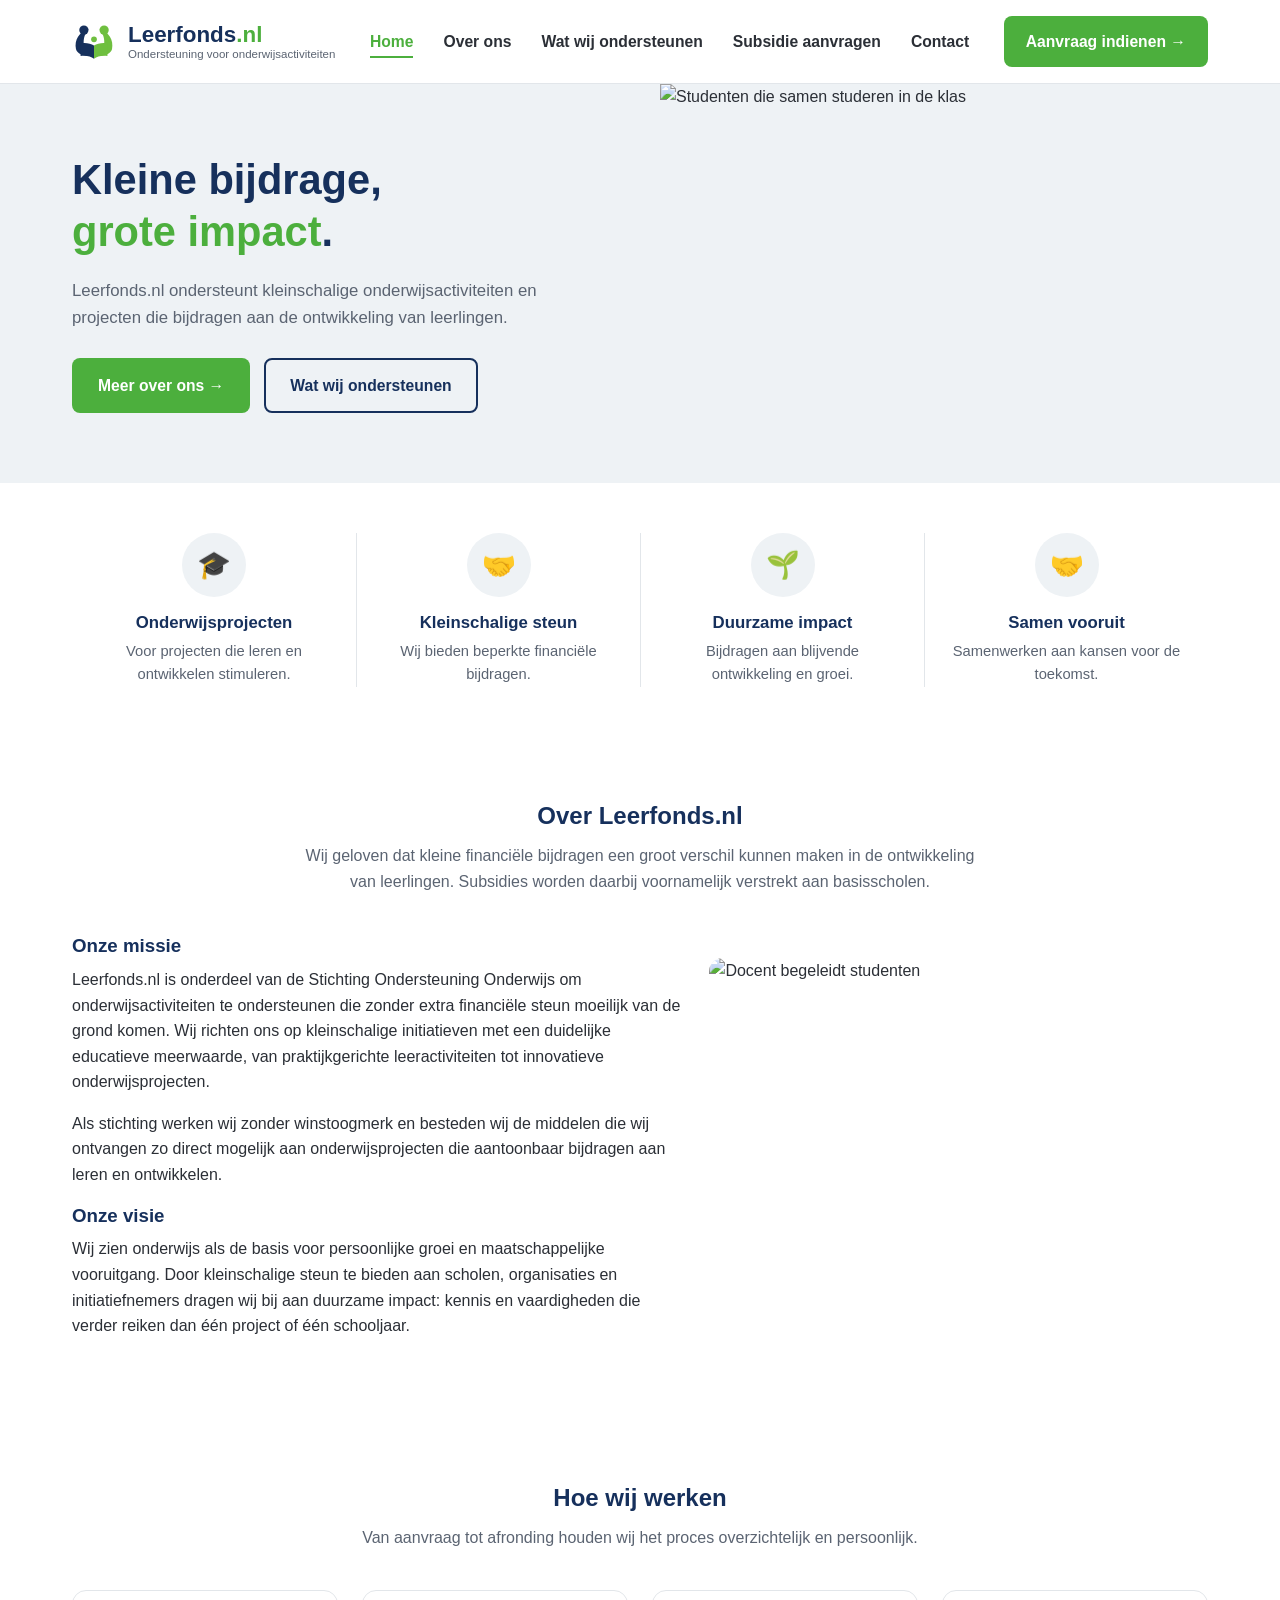
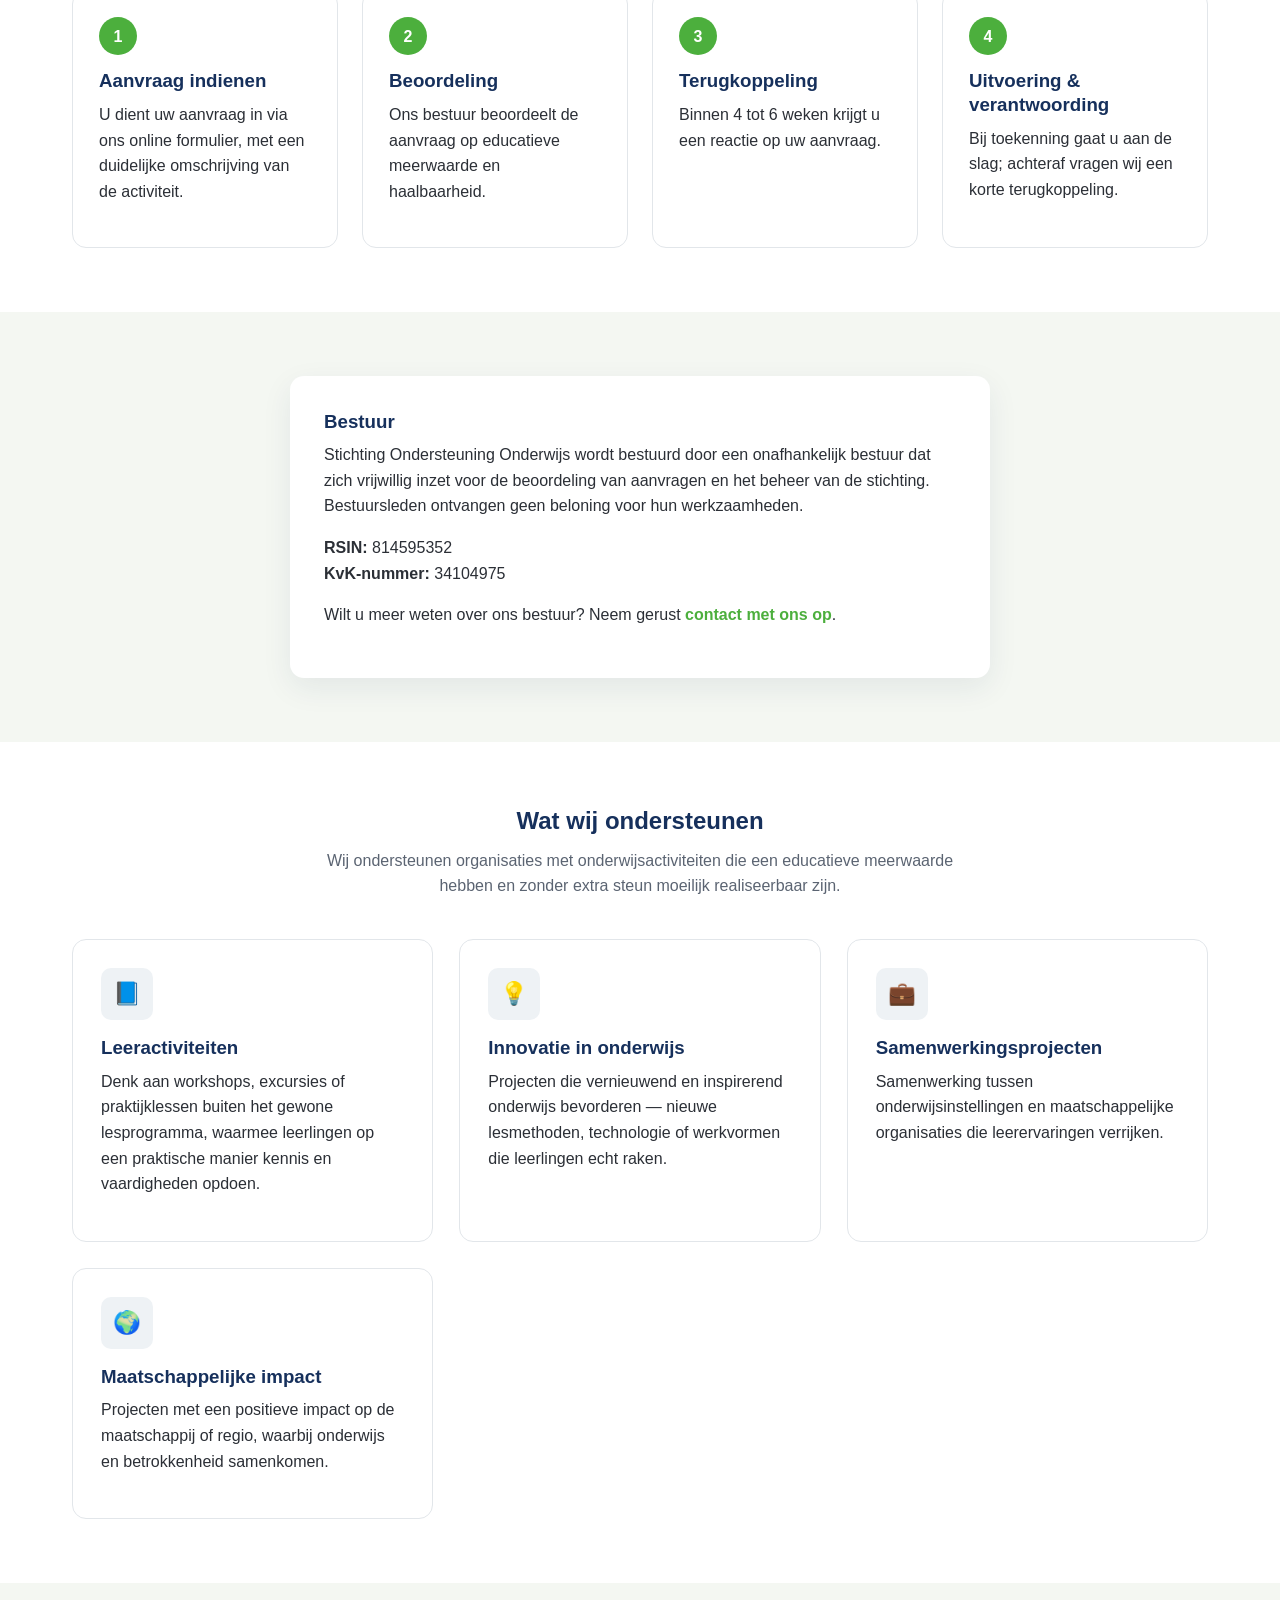
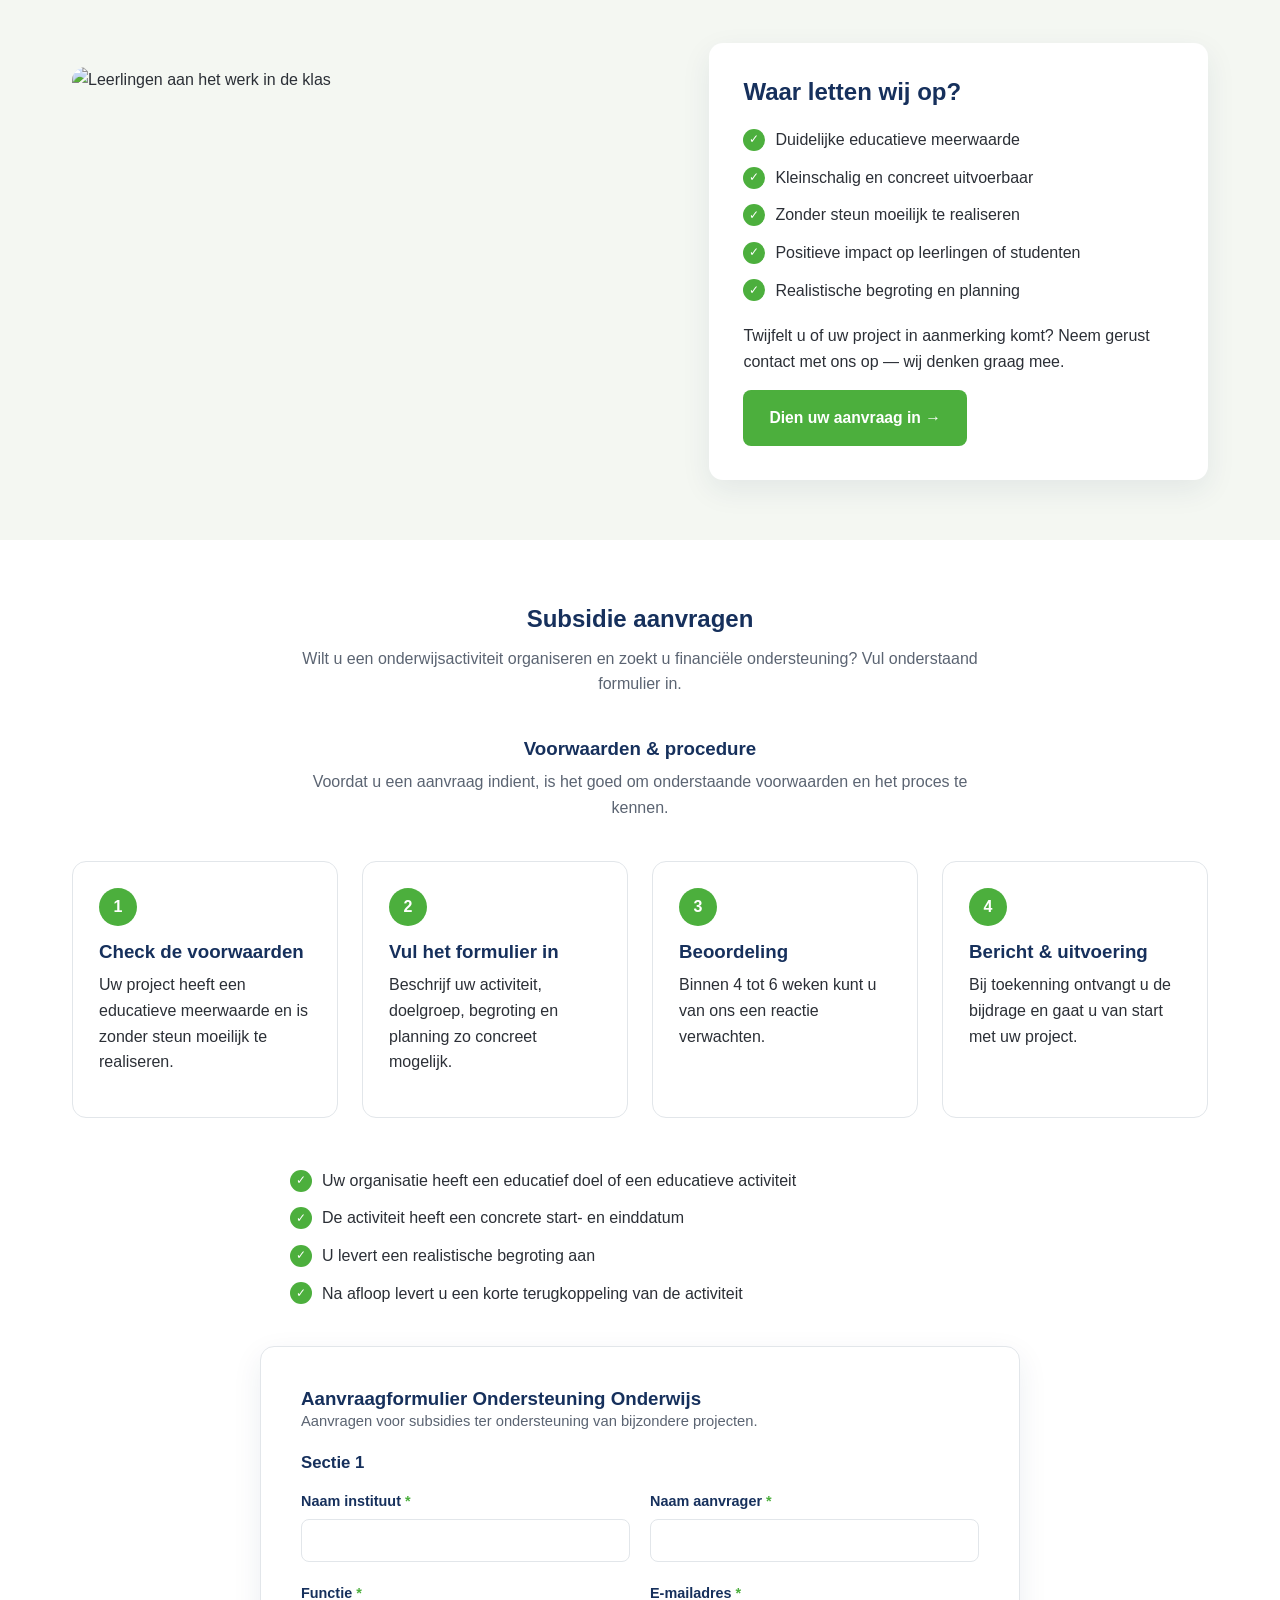
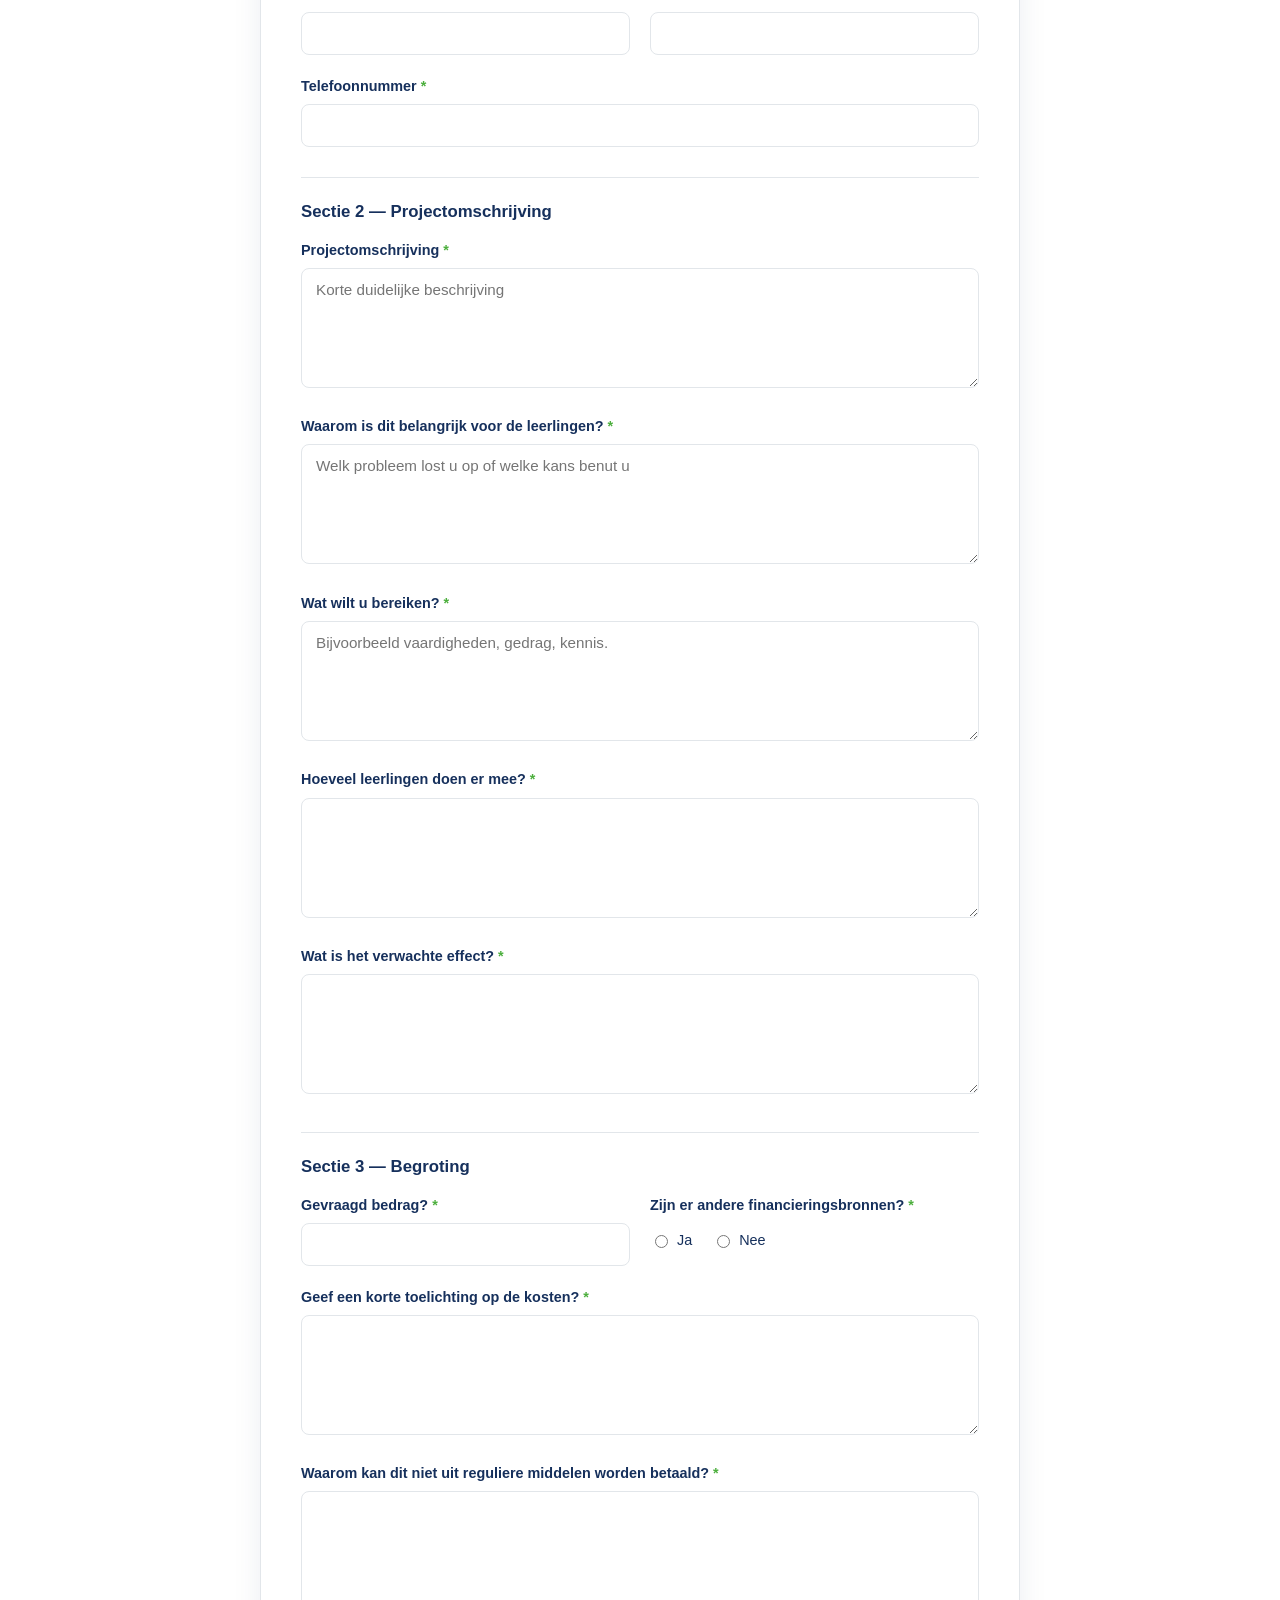
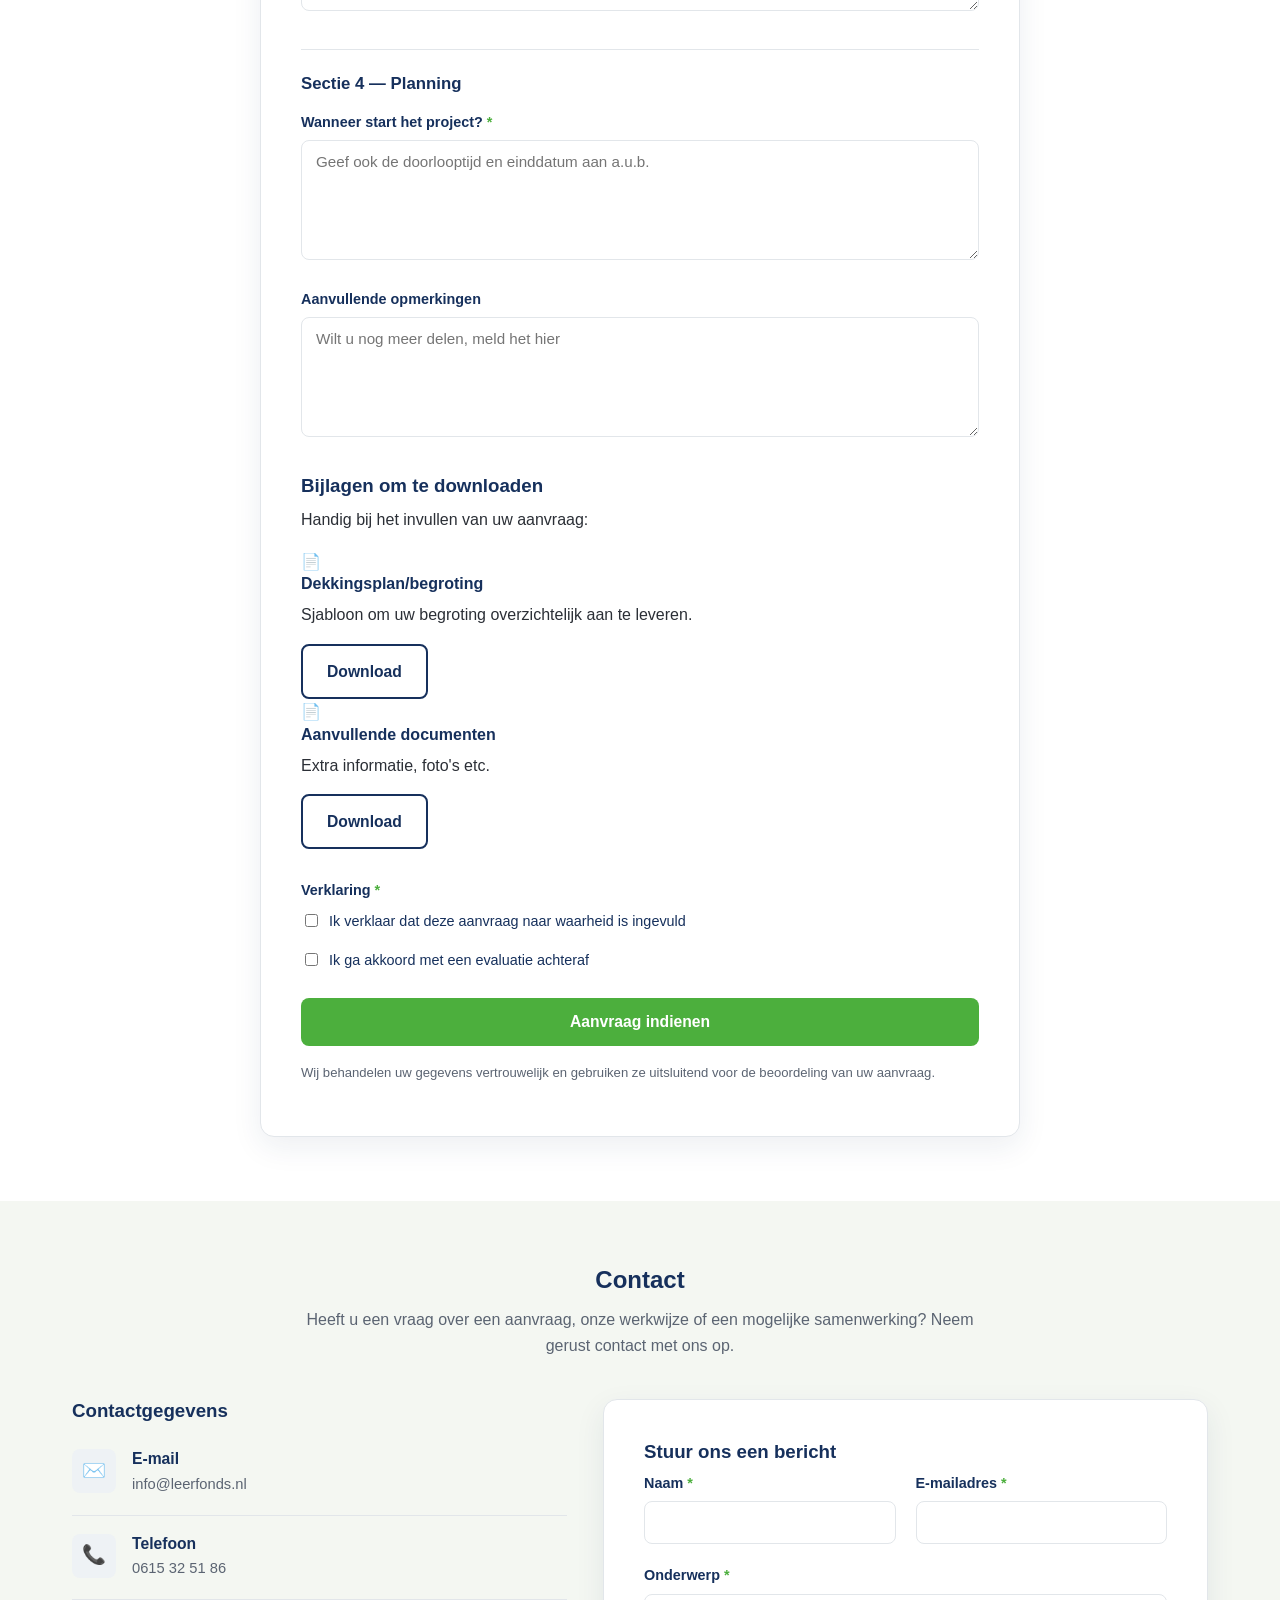
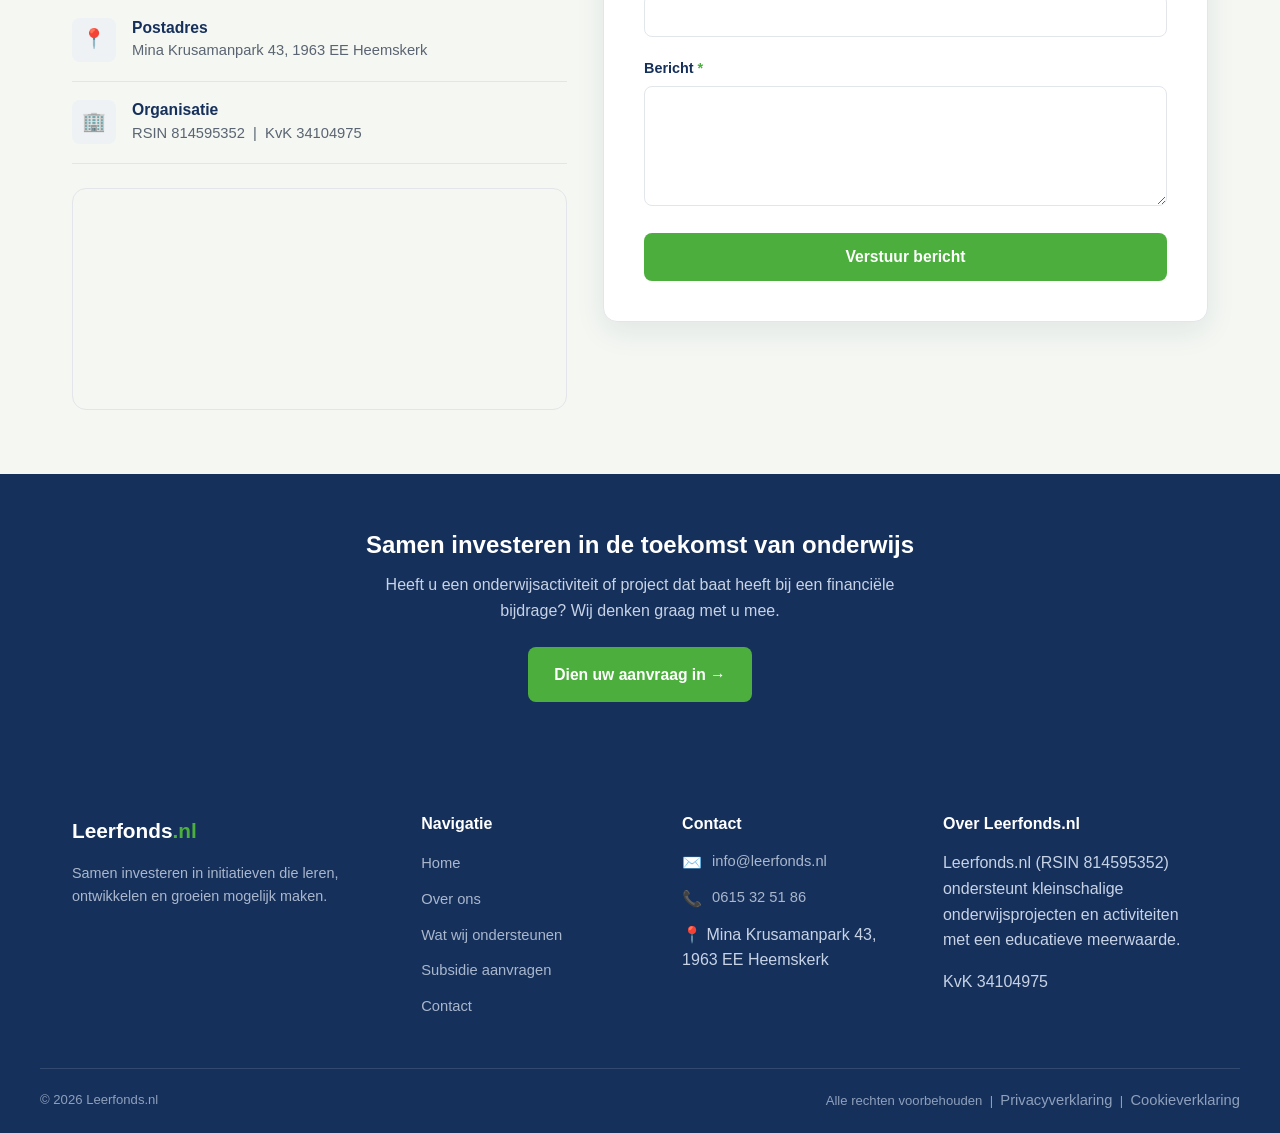
==== commit cd6e269c: "Add files via upload Downloadbare bijlagen toegevoegd aan aanvraagformulier" ====
--- a/index.html
+++ b/index.html
@@ -357,6 +357,29 @@
           <textarea id="opmerkingen" name="Aanvullende opmerkingen" placeholder="Wilt u nog meer delen, meld het hier"></textarea>
         </div>
 
+        <div class="downloads-card" style="margin:30px 0;">
+          <h3 class="mt-0">Bijlagen om te downloaden</h3>
+          <p>Handig bij het invullen van uw aanvraag:</p>
+          <ul class="download-list">
+            <li class="download-item">
+              <div class="download-icon">📄</div>
+              <div class="download-info">
+                <h4>Dekkingsplan/begroting</h4>
+                <p>Sjabloon om uw begroting overzichtelijk aan te leveren.</p>
+              </div>
+              <a class="btn btn-outline btn-sm" href="bijlagen/dekkingsplan-begroting.pdf" download>Download</a>
+            </li>
+            <li class="download-item">
+              <div class="download-icon">📄</div>
+              <div class="download-info">
+                <h4>Aanvullende documenten</h4>
+                <p>Extra informatie, foto's etc.</p>
+              </div>
+              <a class="btn btn-outline btn-sm" href="bijlagen/aanvullend-document.pdf" download>Download</a>
+            </li>
+          </ul>
+        </div>
+
         <div class="form-group full">
           <label>Verklaring <span class="required">*</span></label>
           <div style="display:flex; flex-direction:column; gap:10px; margin-top:8px;">
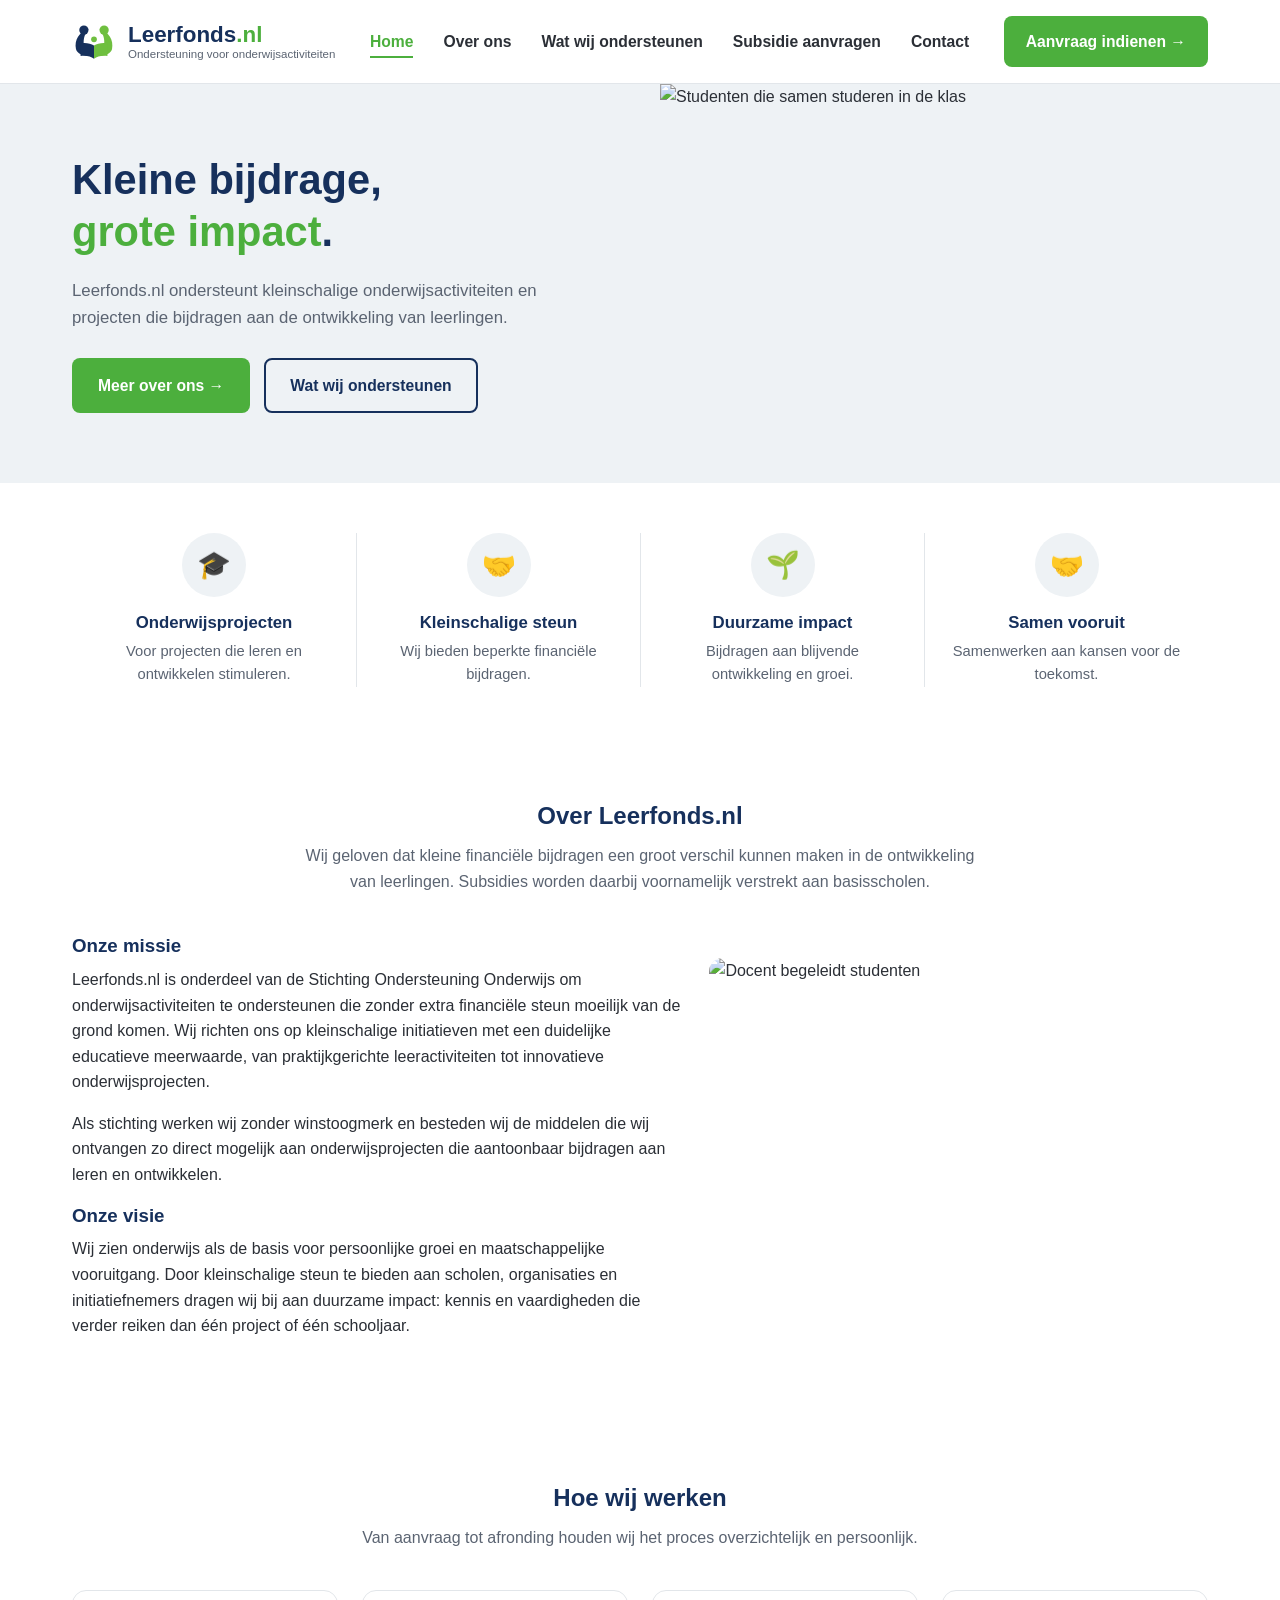
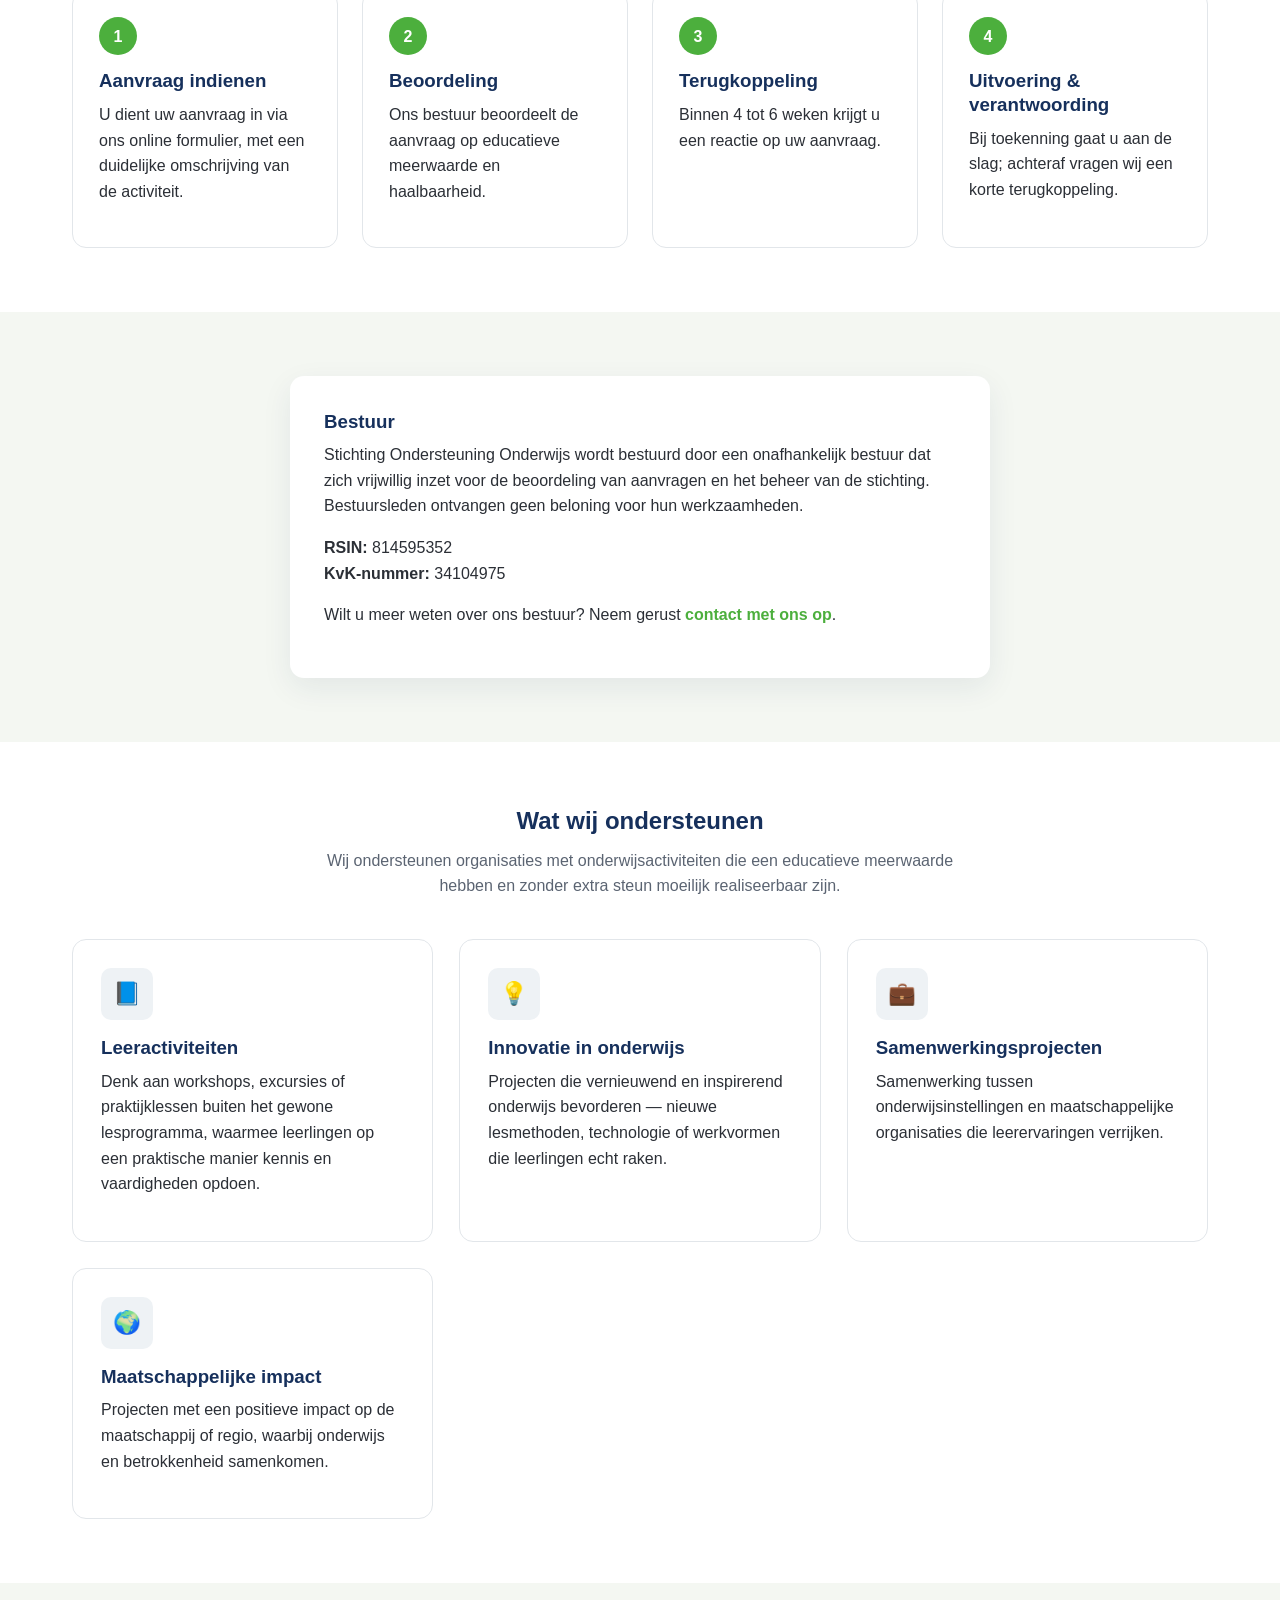
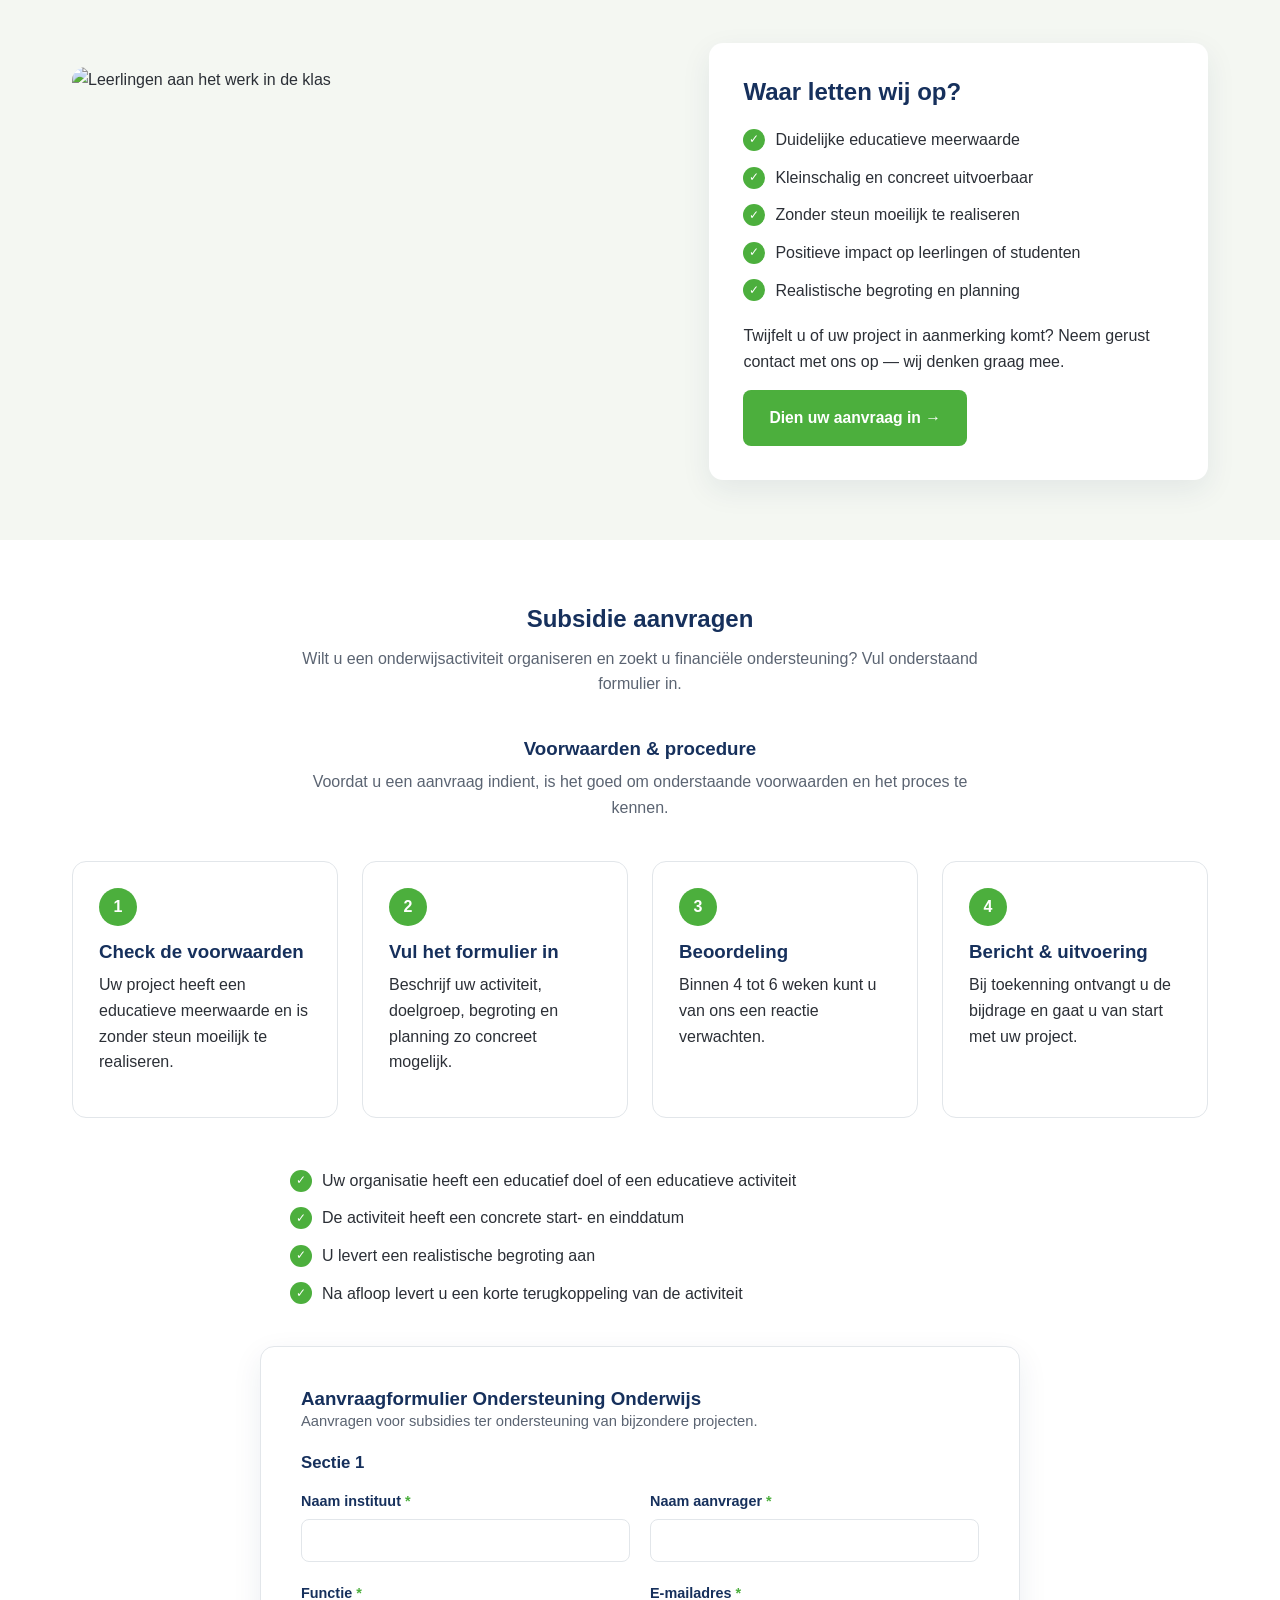
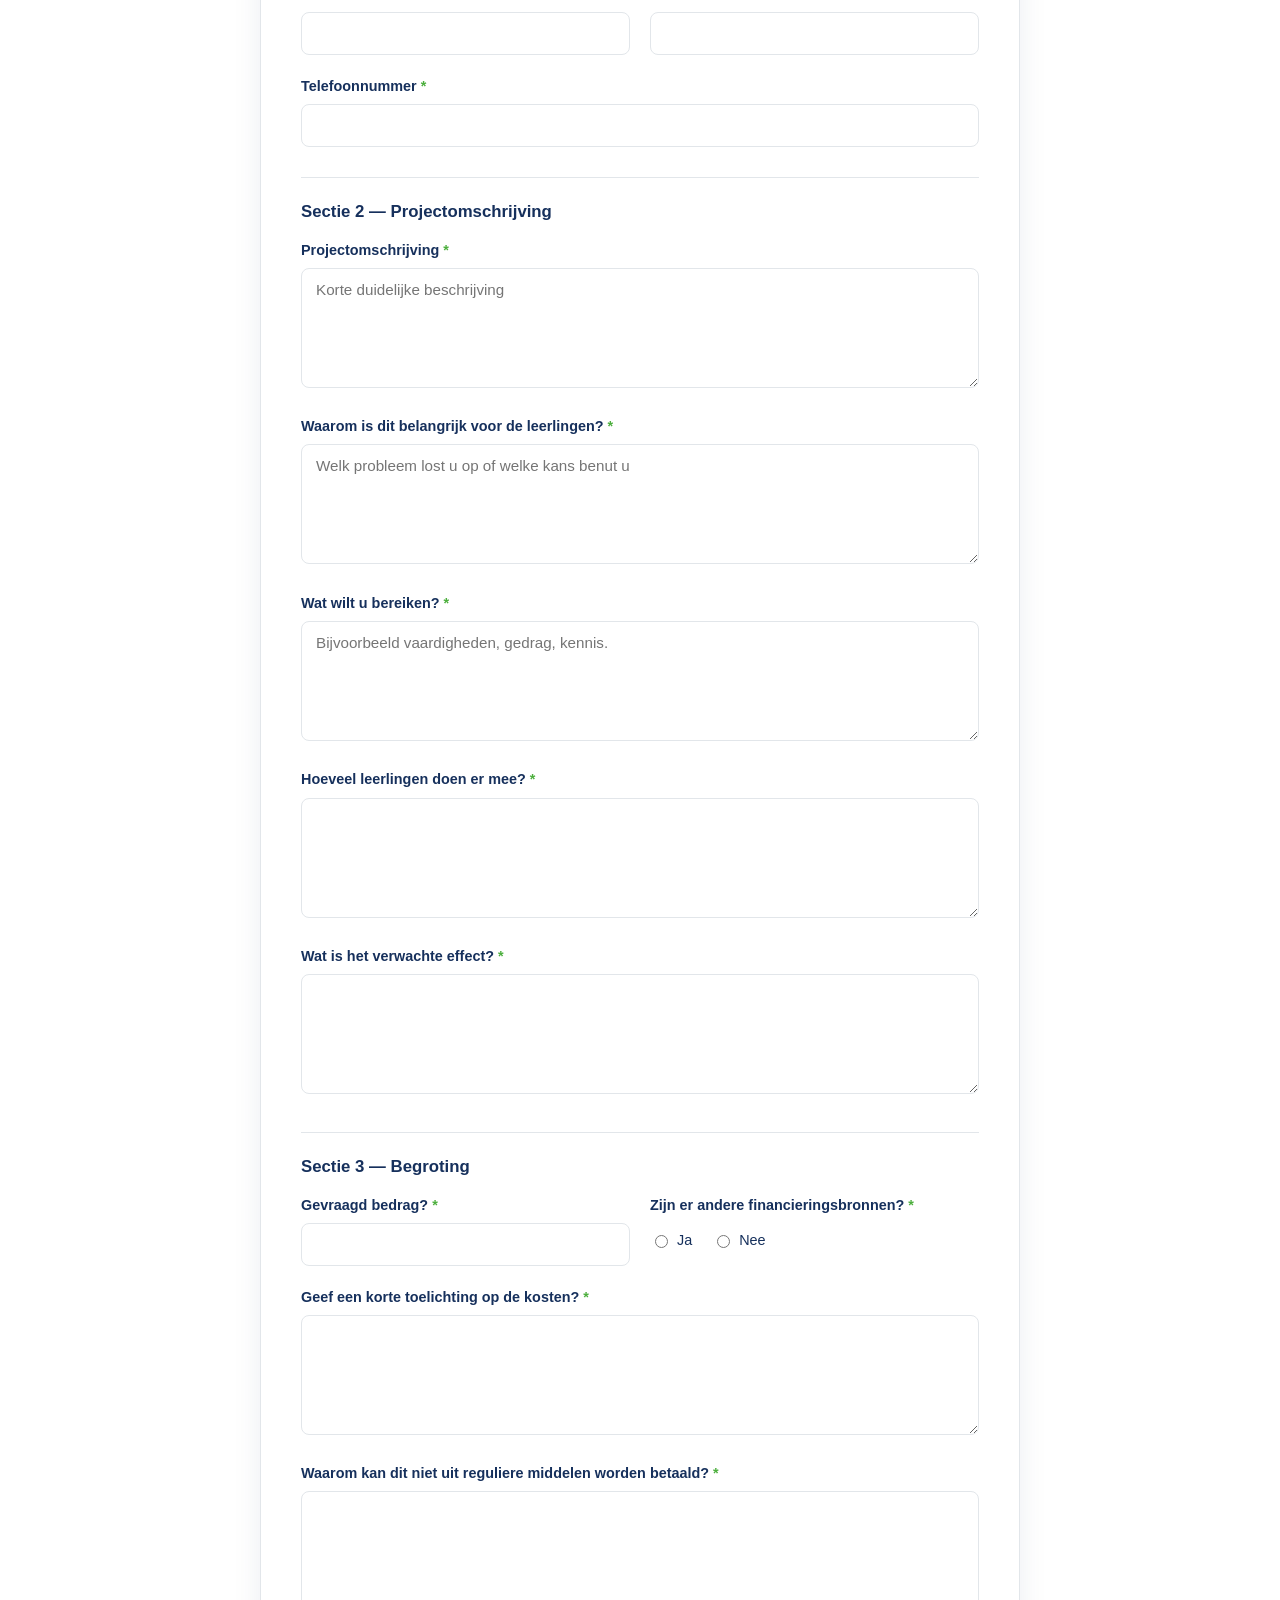
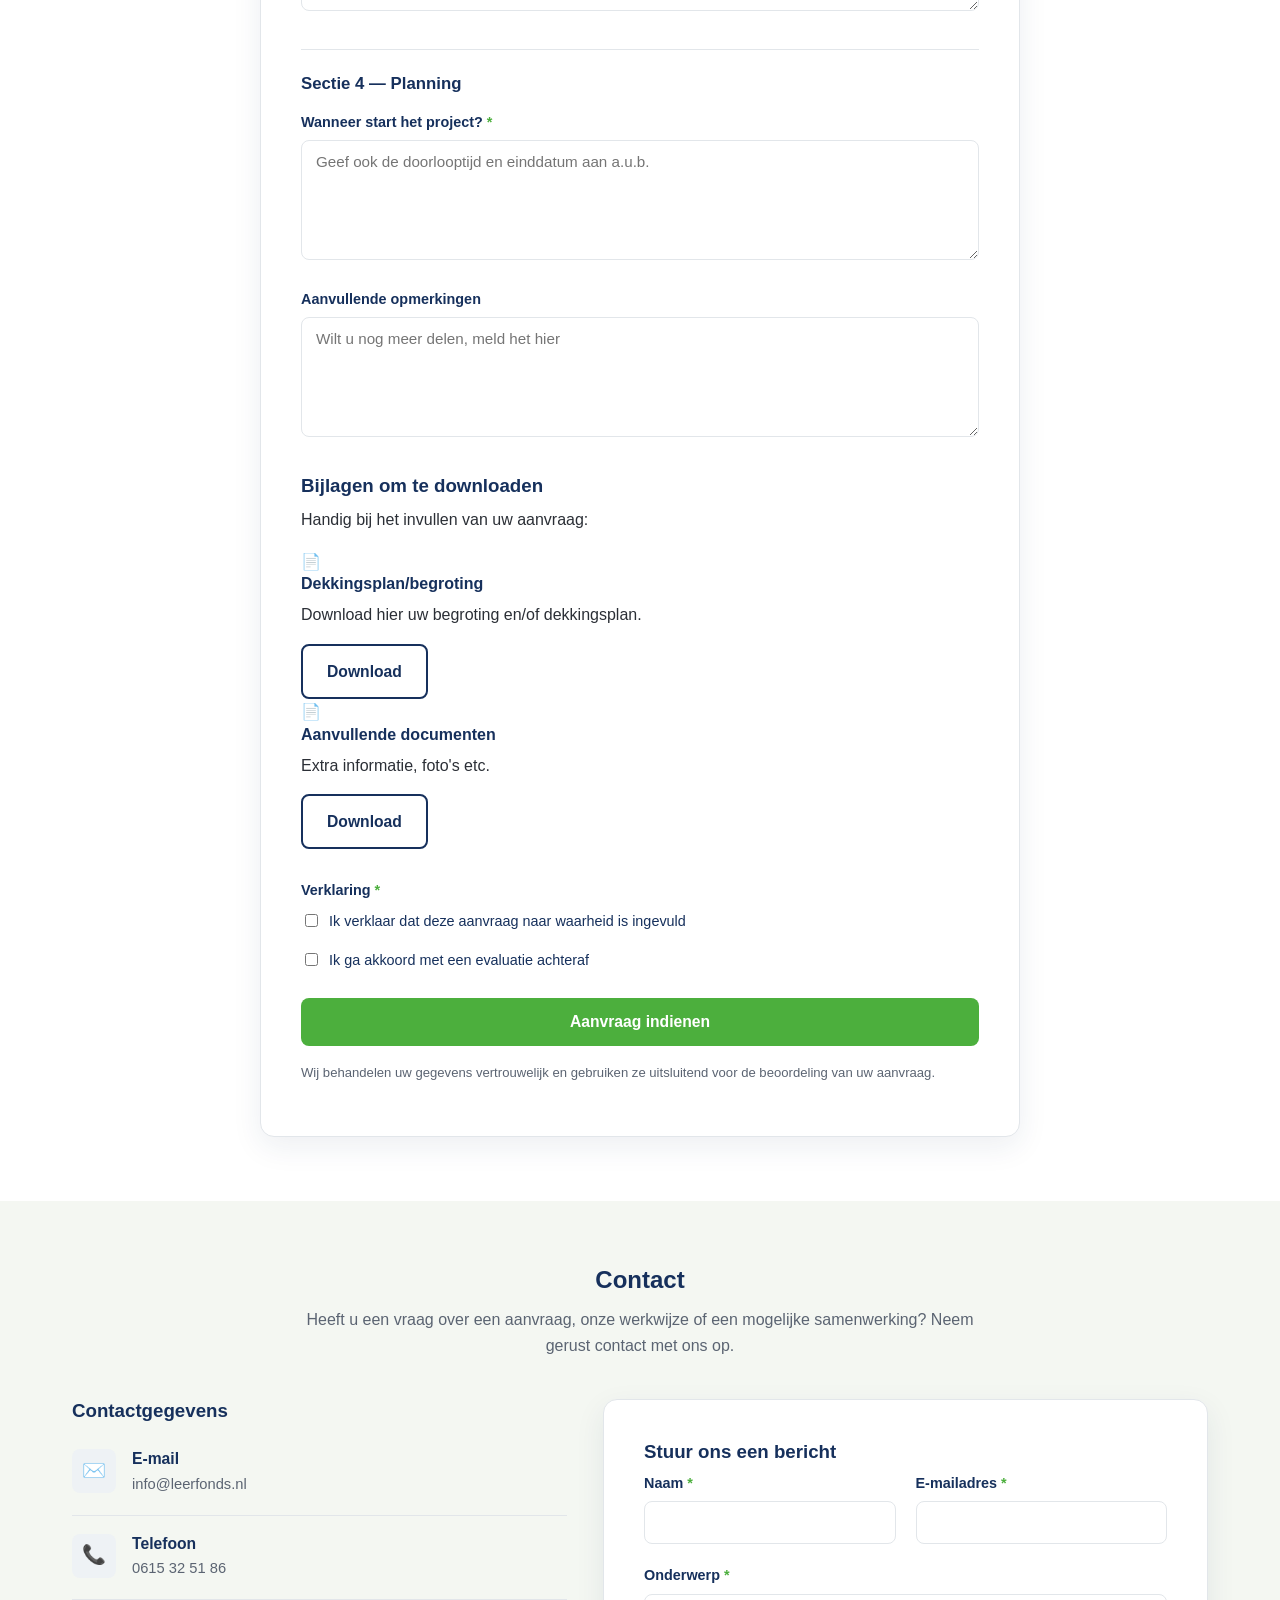
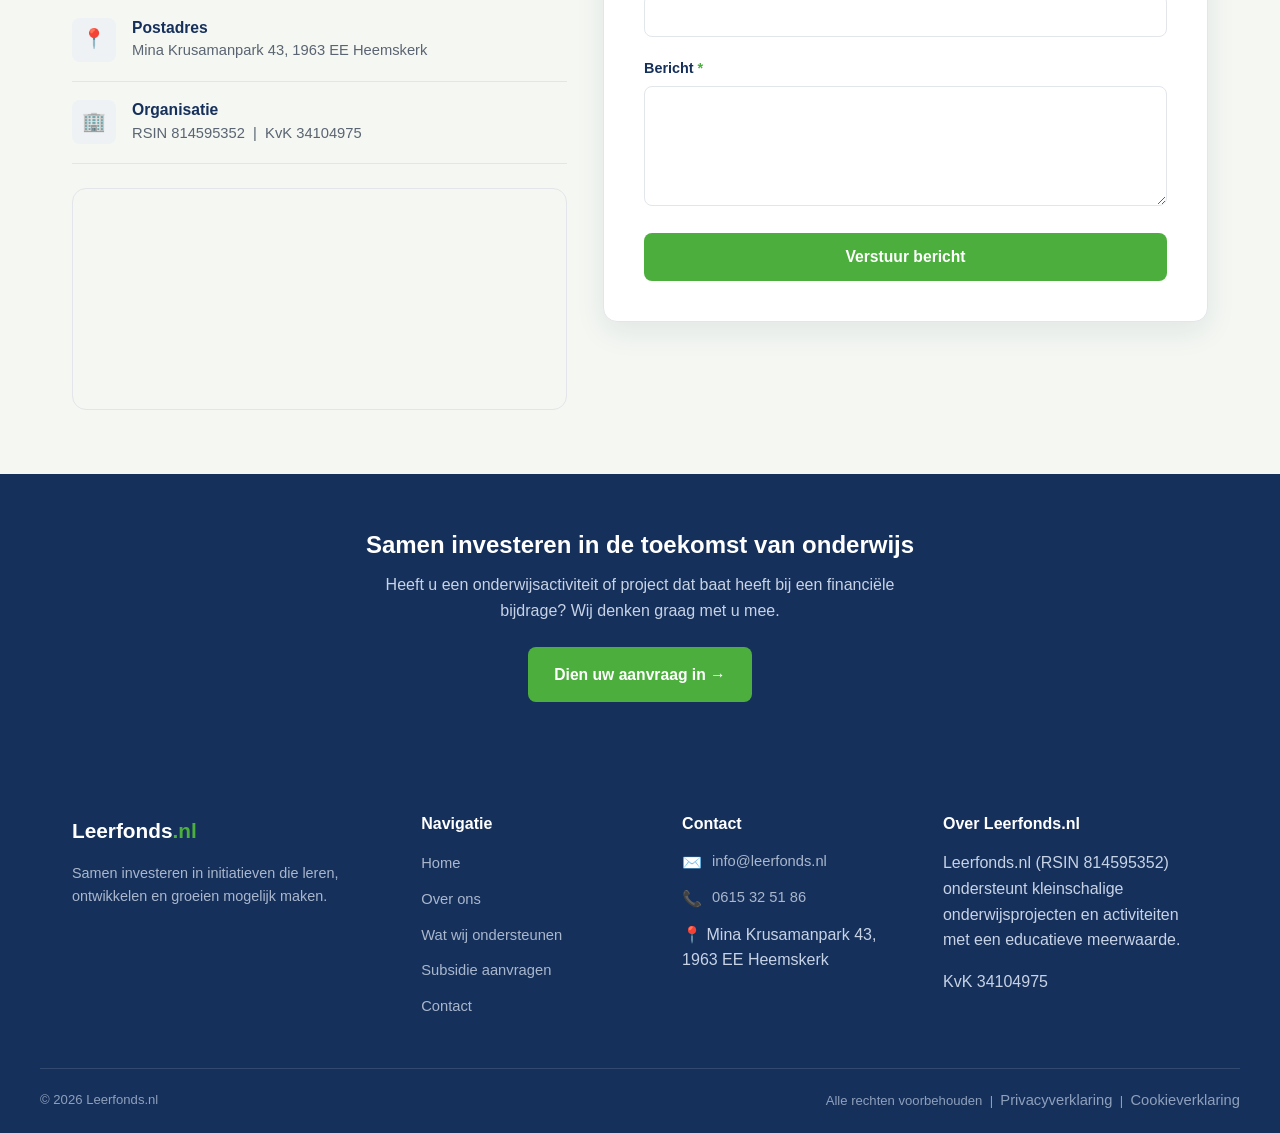
==== commit 13d06a80: "Add files via upload Downloadbare bijlagen toegevoegd aan aanvraagformulier" ====
--- a/index.html
+++ b/index.html
@@ -365,7 +365,7 @@
               <div class="download-icon">📄</div>
               <div class="download-info">
                 <h4>Dekkingsplan/begroting</h4>
-                <p>Sjabloon om uw begroting overzichtelijk aan te leveren.</p>
+                <p>Download hier uw begroting en/of dekkingsplan.</p>
               </div>
               <a class="btn btn-outline btn-sm" href="bijlagen/dekkingsplan-begroting.pdf" download>Download</a>
             </li>
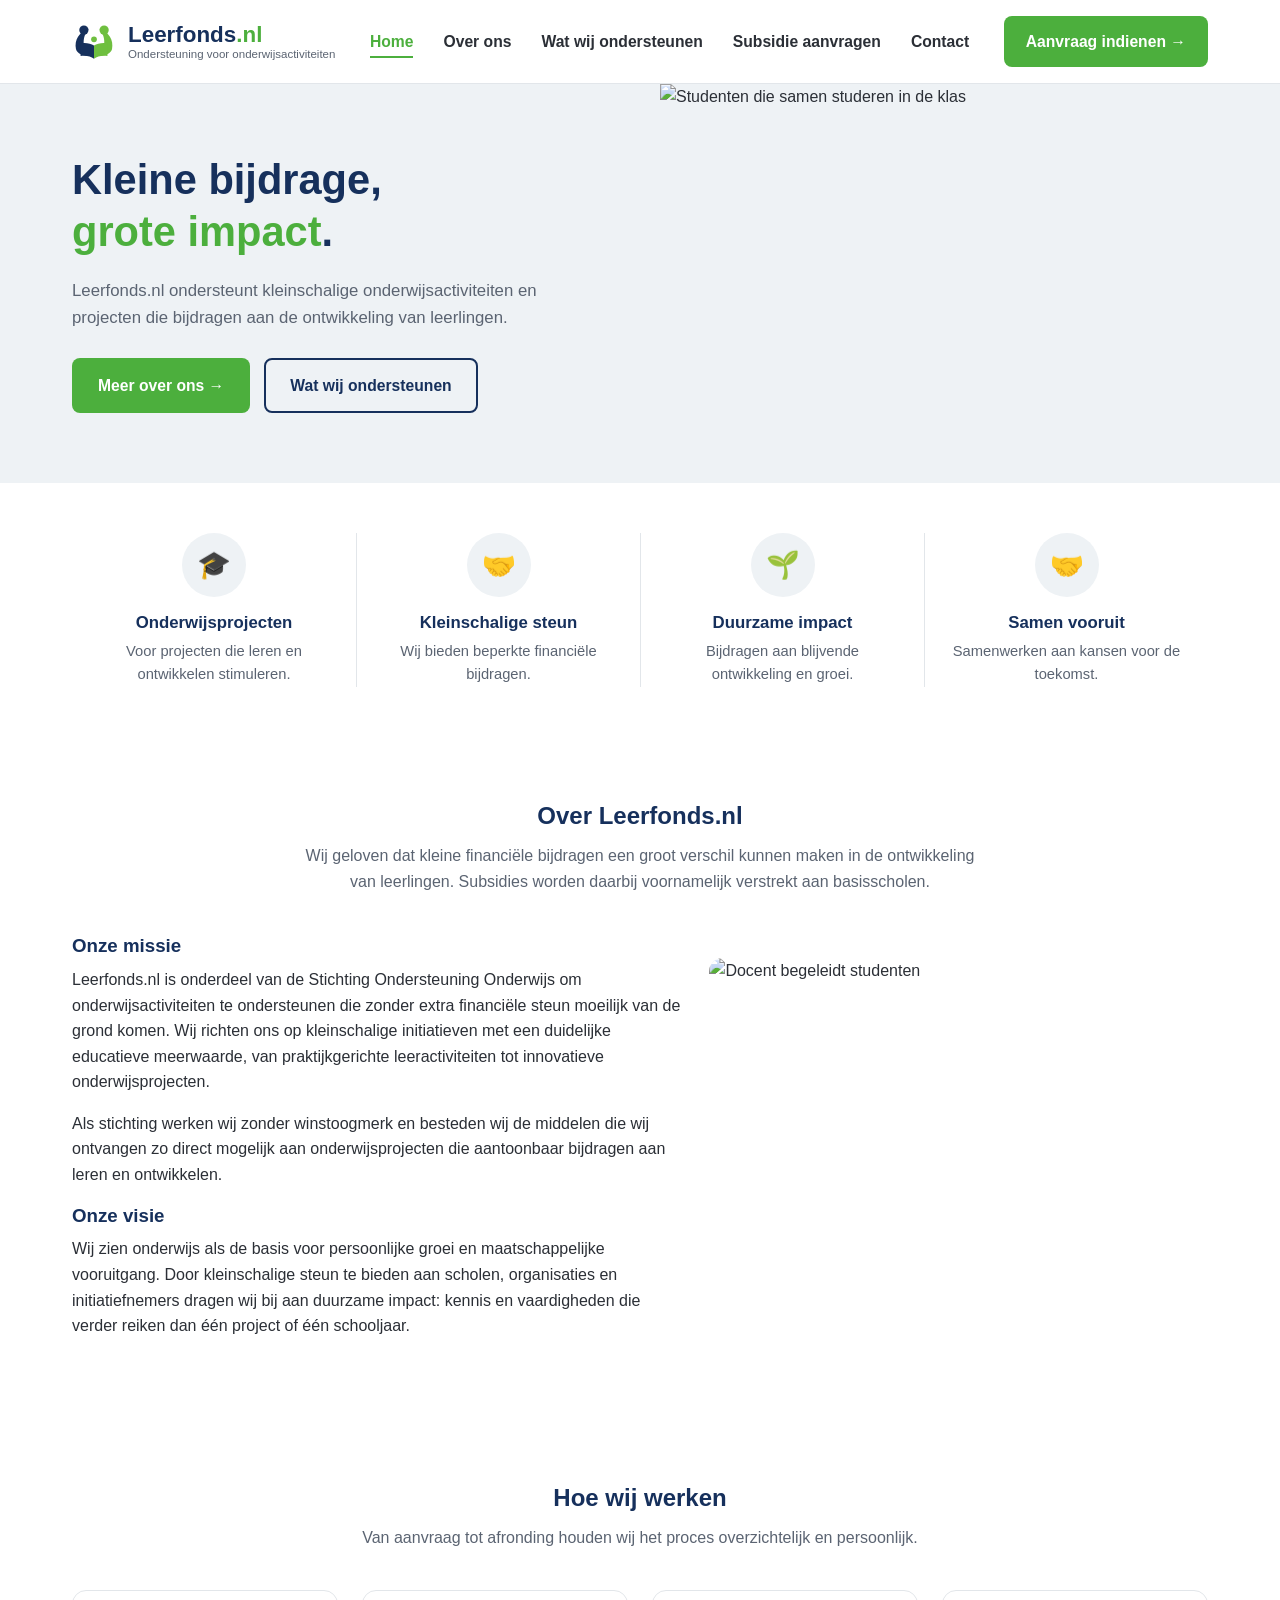
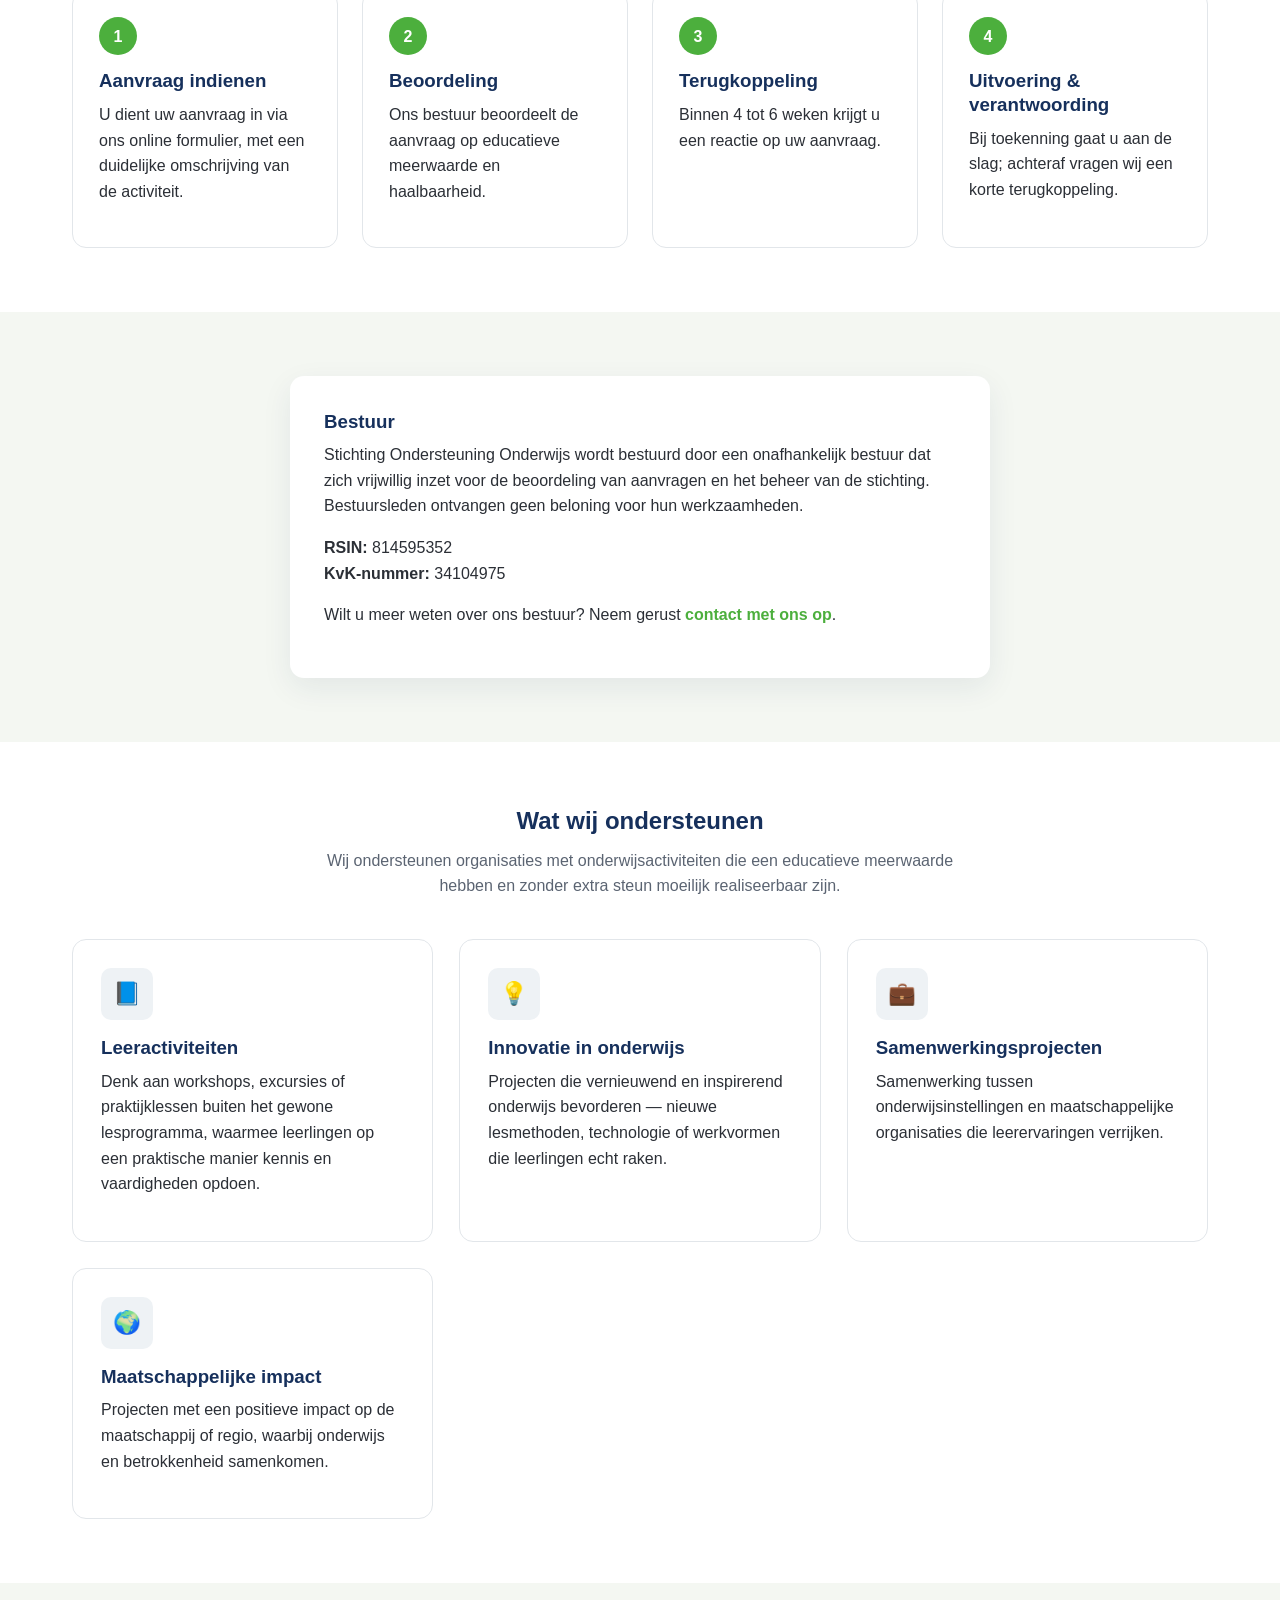
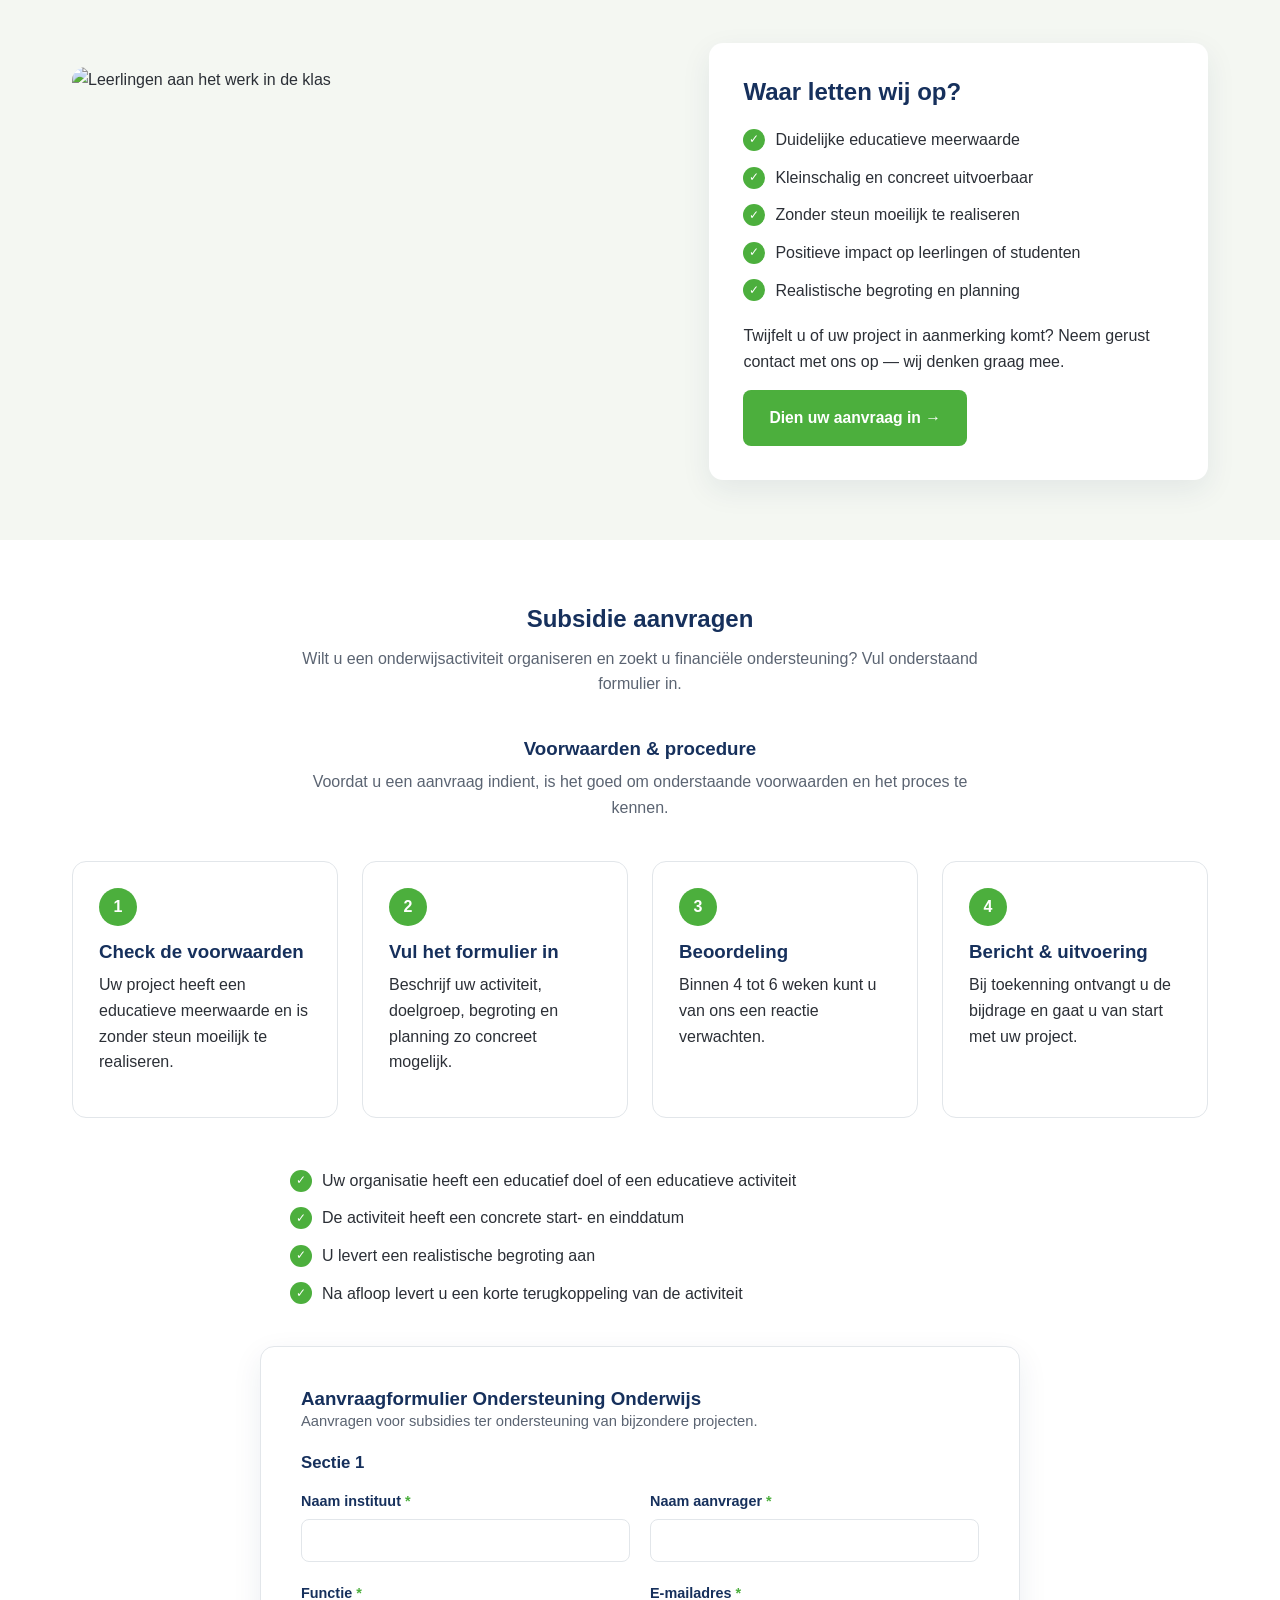
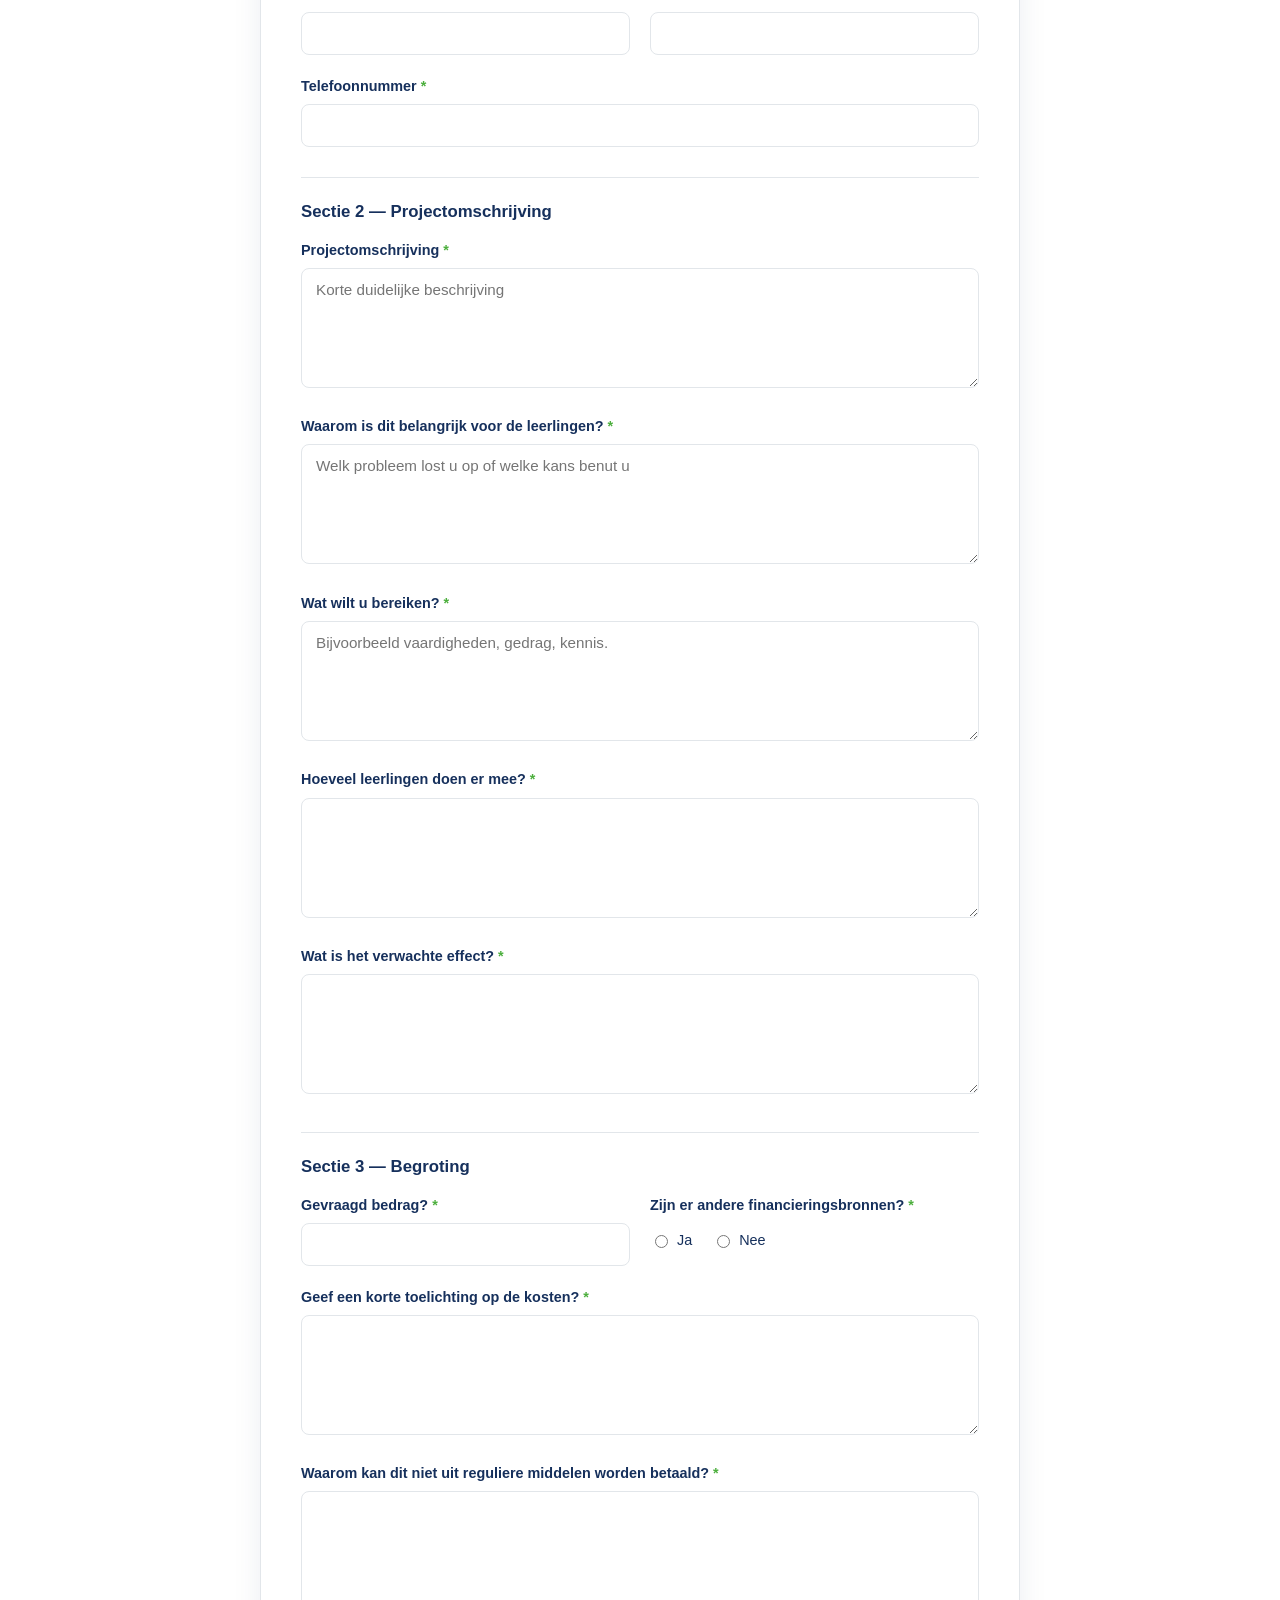
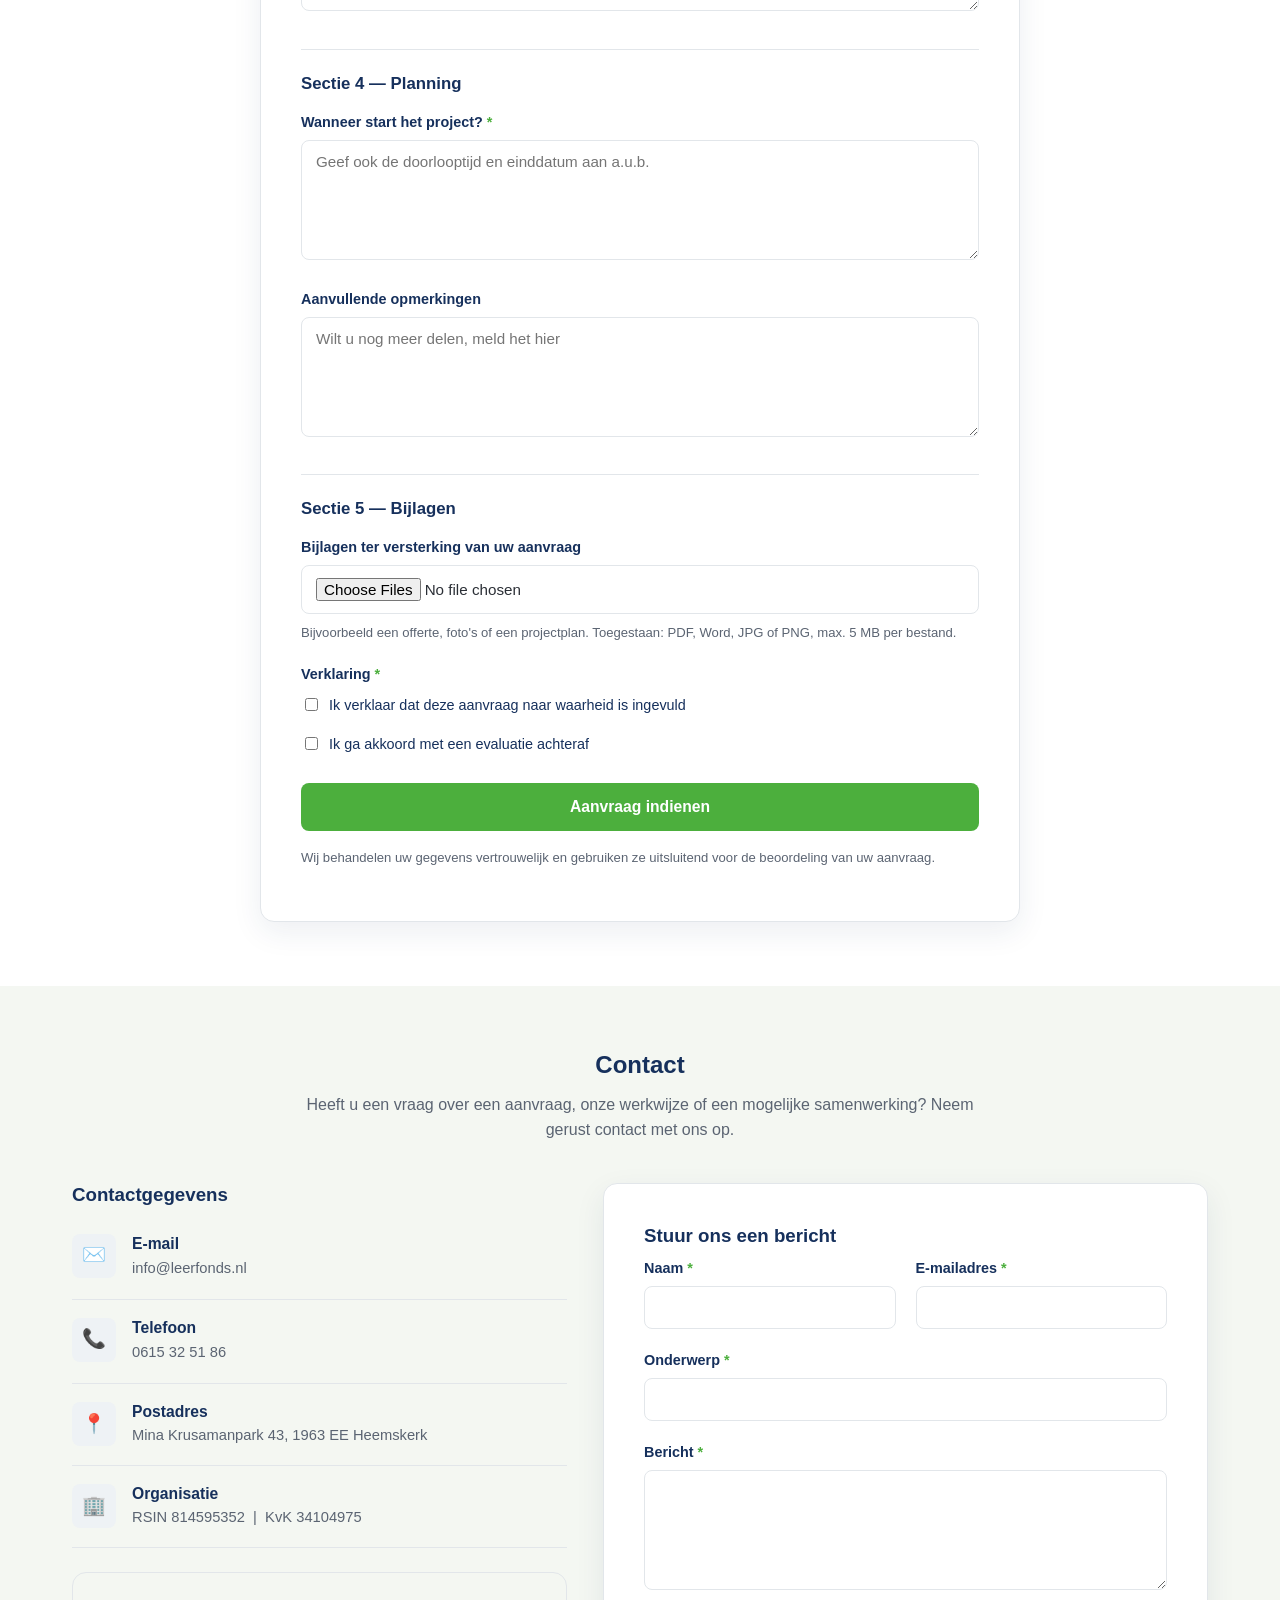
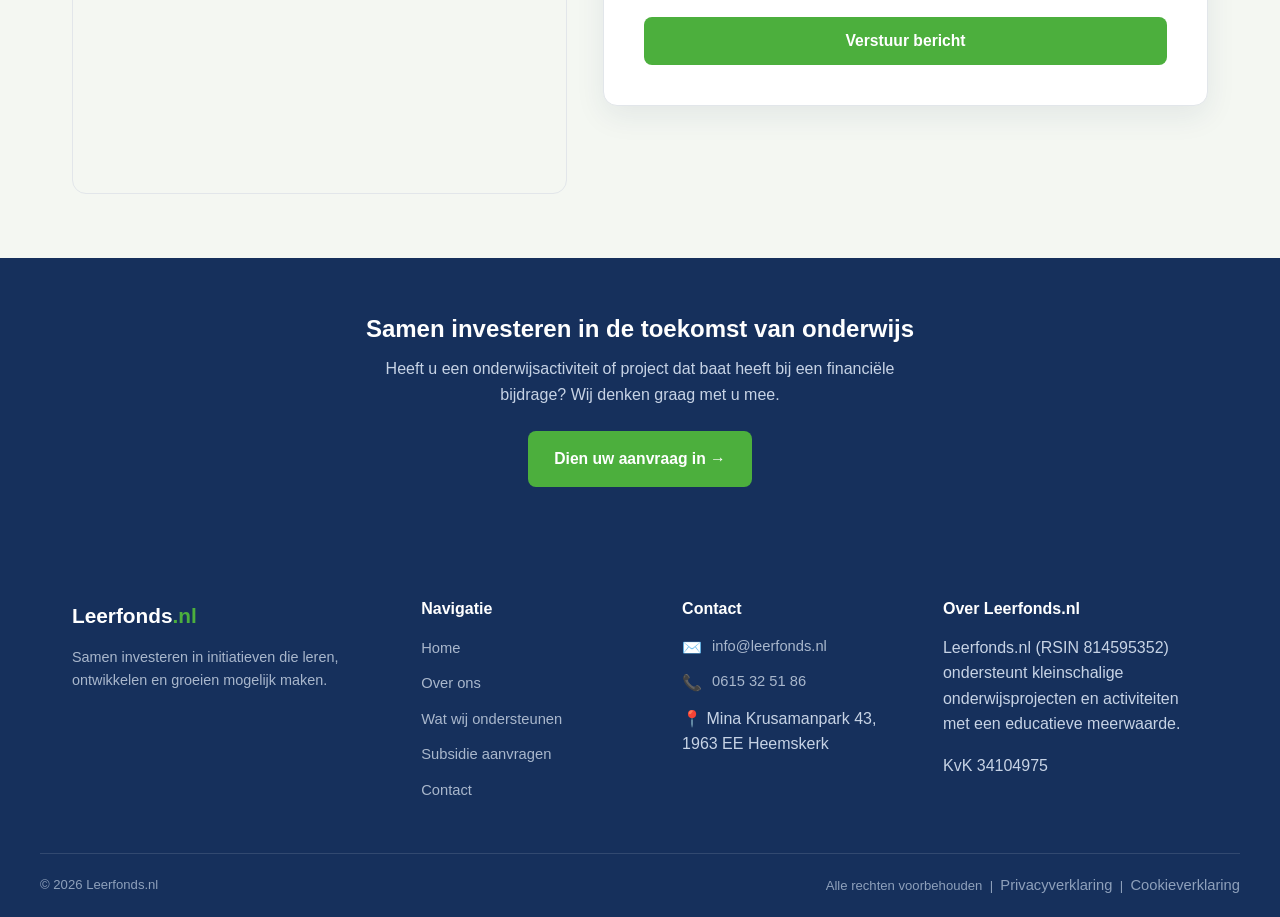
==== commit c7253352: "Add files via upload Uploadveld voor bijlagen toegevoegd aan aanvraagformulier" ====
--- a/index.html
+++ b/index.html
@@ -244,7 +244,7 @@
       </ul>
 
       <div id="aanvraagformulier"></div>
-      <form id="subsidy-form" class="form-card" action="https://formsubmit.co/frankcastricum58@gmail.com" method="POST">
+      <form id="subsidy-form" class="form-card" action="https://formsubmit.co/frankcastricum58@gmail.com" method="POST" enctype="multipart/form-data">
         <!-- FormSubmit configuratie -->
         <input type="hidden" name="_subject" value="Nieuwe subsidieaanvraag — Leerfonds.nl">
         <input type="hidden" name="_template" value="table">
@@ -357,27 +357,12 @@
           <textarea id="opmerkingen" name="Aanvullende opmerkingen" placeholder="Wilt u nog meer delen, meld het hier"></textarea>
         </div>
 
-        <div class="downloads-card" style="margin:30px 0;">
-          <h3 class="mt-0">Bijlagen om te downloaden</h3>
-          <p>Handig bij het invullen van uw aanvraag:</p>
-          <ul class="download-list">
-            <li class="download-item">
-              <div class="download-icon">📄</div>
-              <div class="download-info">
-                <h4>Dekkingsplan/begroting</h4>
-                <p>Download hier uw begroting en/of dekkingsplan.</p>
-              </div>
-              <a class="btn btn-outline btn-sm" href="bijlagen/dekkingsplan-begroting.pdf" download>Download</a>
-            </li>
-            <li class="download-item">
-              <div class="download-icon">📄</div>
-              <div class="download-info">
-                <h4>Aanvullende documenten</h4>
-                <p>Extra informatie, foto's etc.</p>
-              </div>
-              <a class="btn btn-outline btn-sm" href="bijlagen/aanvullend-document.pdf" download>Download</a>
-            </li>
-          </ul>
+        <h4 class="form-section-title">Sectie 5 — Bijlagen</h4>
+
+        <div class="form-group full">
+          <label for="bijlagen">Bijlagen ter versterking van uw aanvraag</label>
+          <input type="file" id="bijlagen" name="Bijlagen" multiple accept=".pdf,.jpg,.jpeg,.png,.doc,.docx">
+          <p class="form-hint" style="margin-top:8px;">Bijvoorbeeld een offerte, foto's of een projectplan. Toegestaan: PDF, Word, JPG of PNG, max. 5 MB per bestand.</p>
         </div>
 
         <div class="form-group full">
